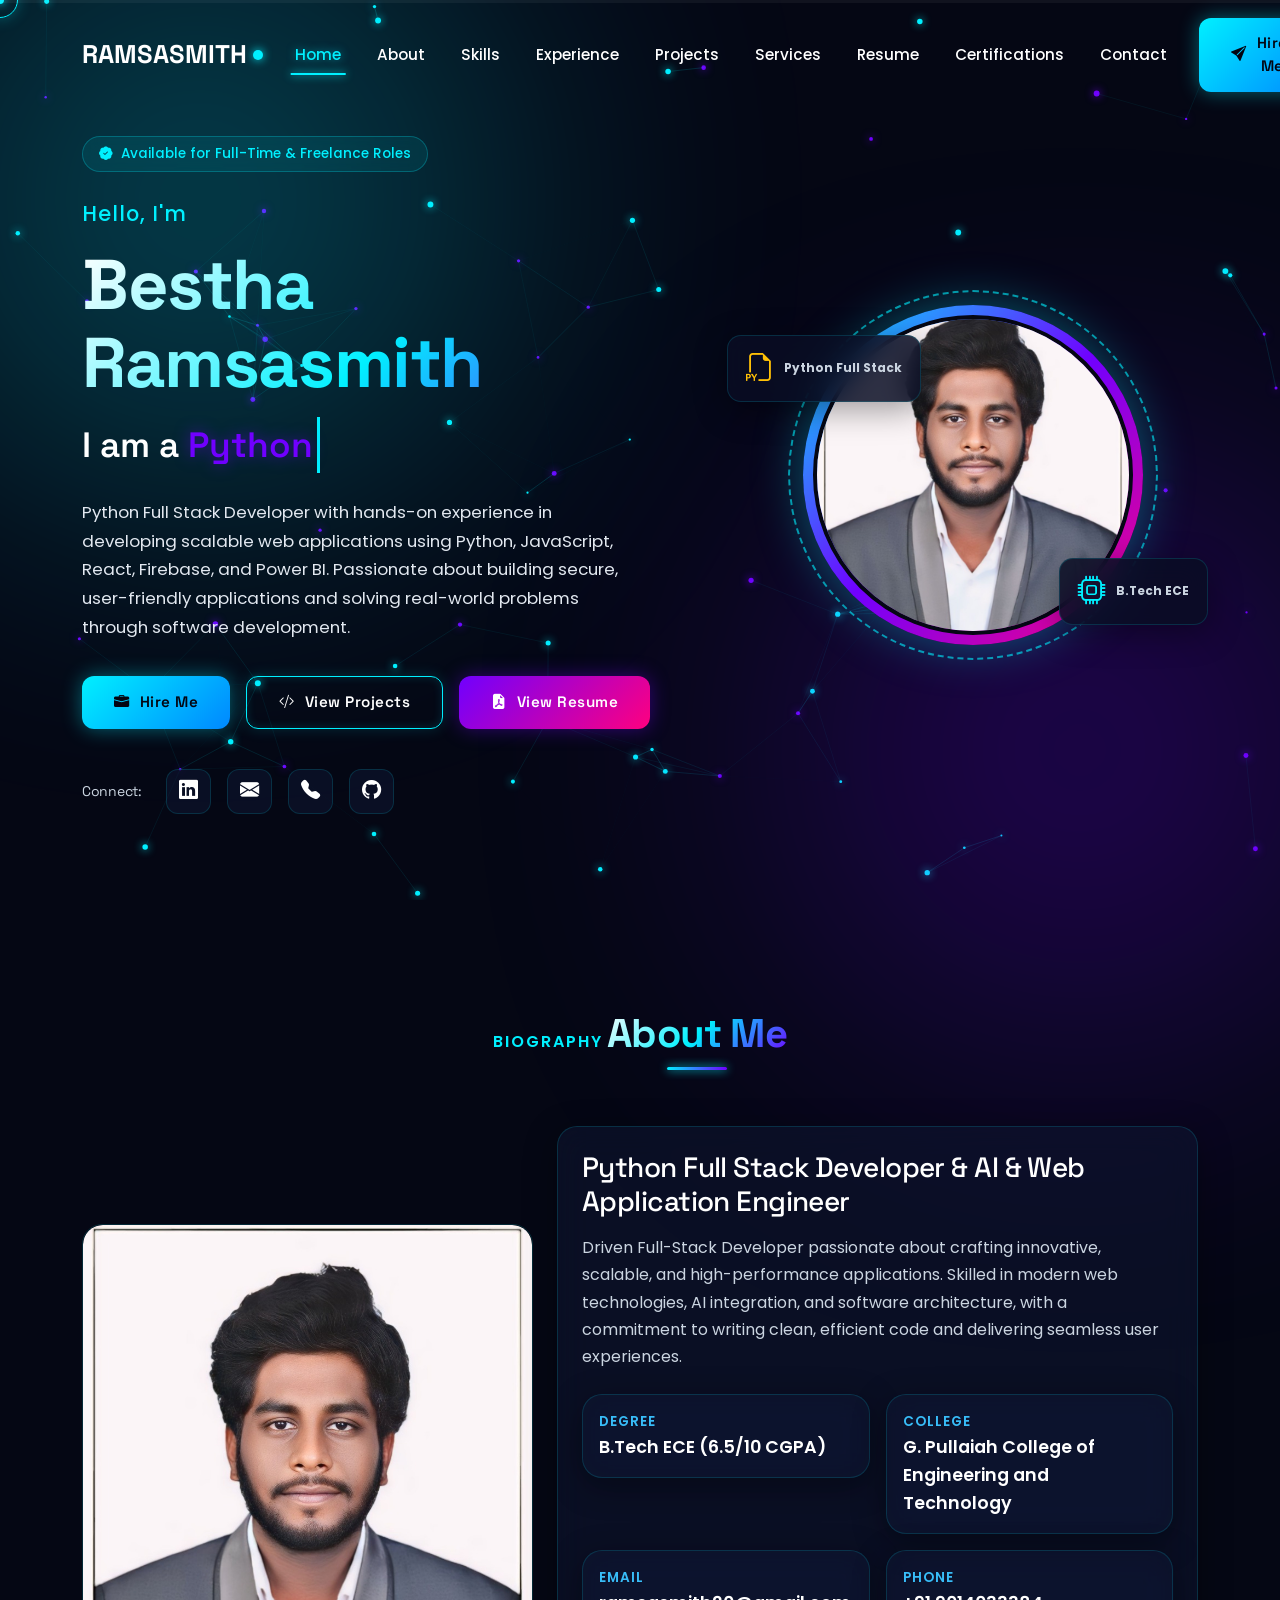
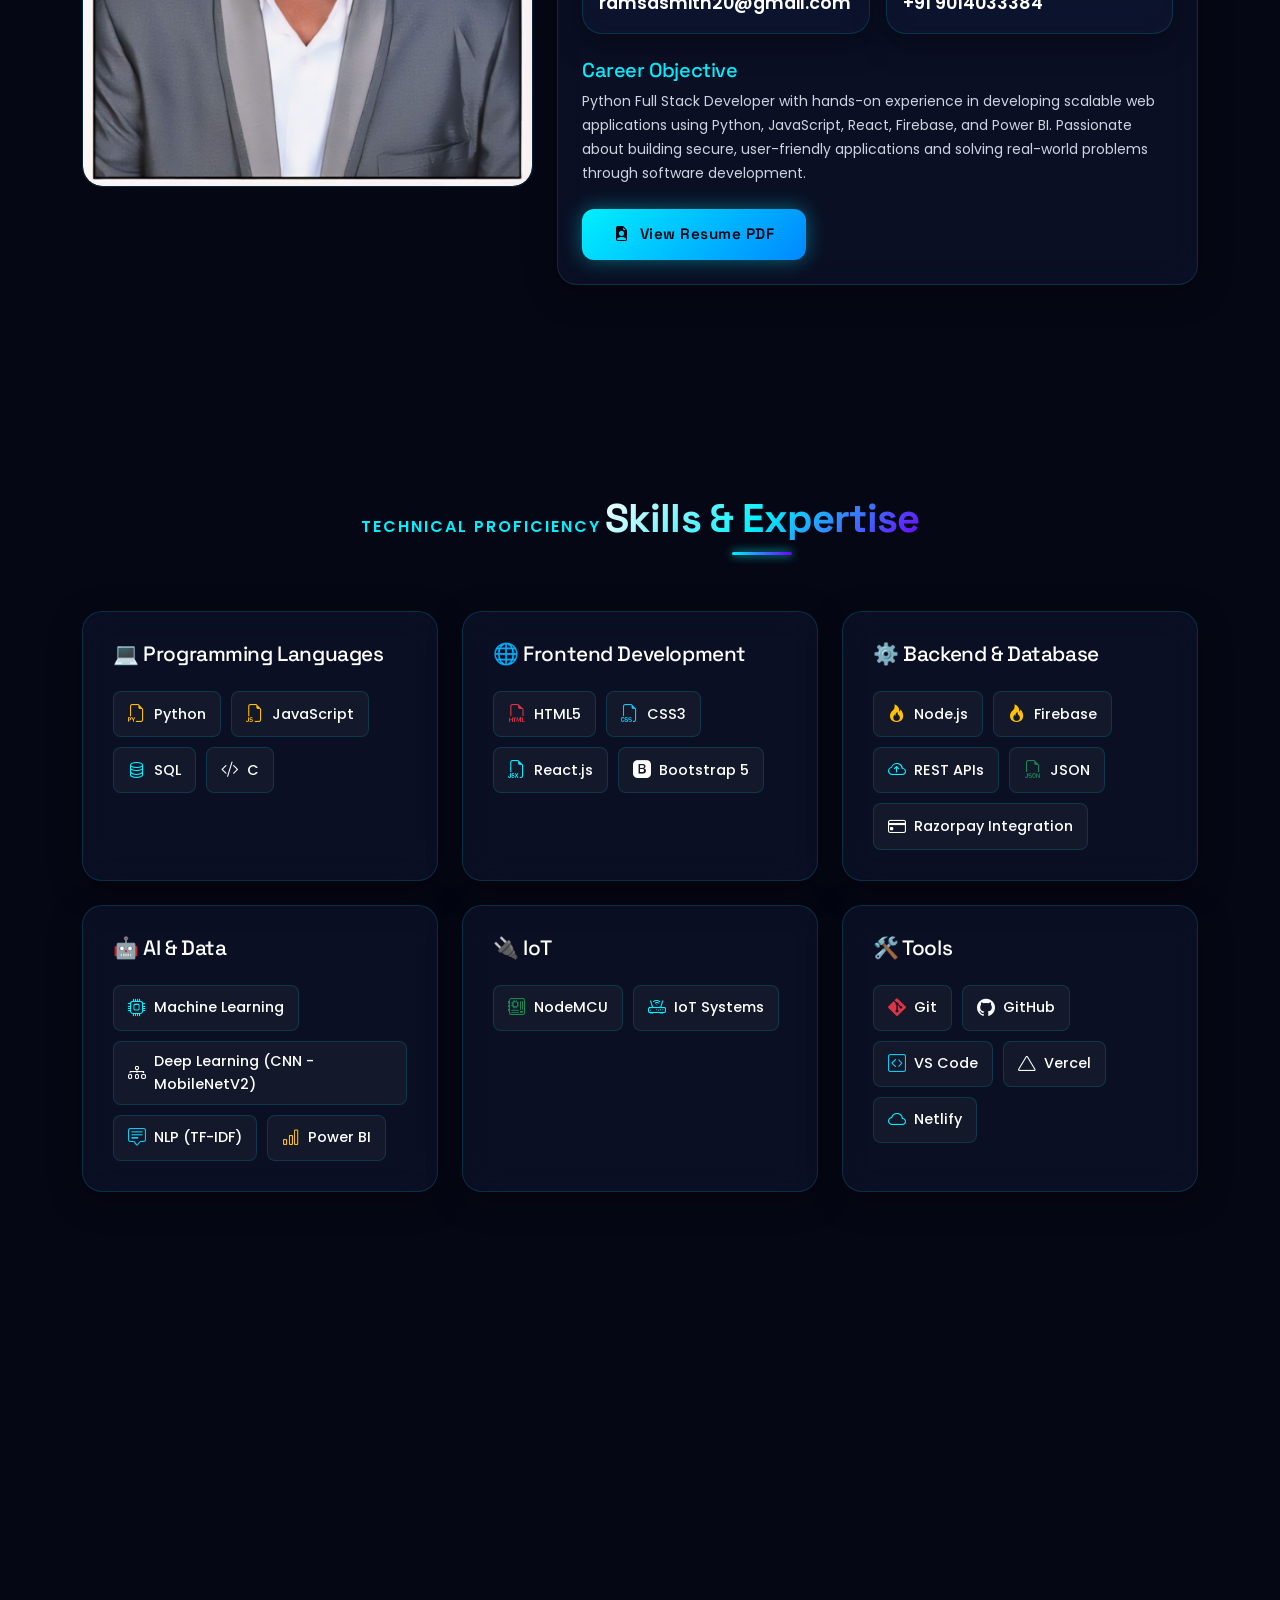
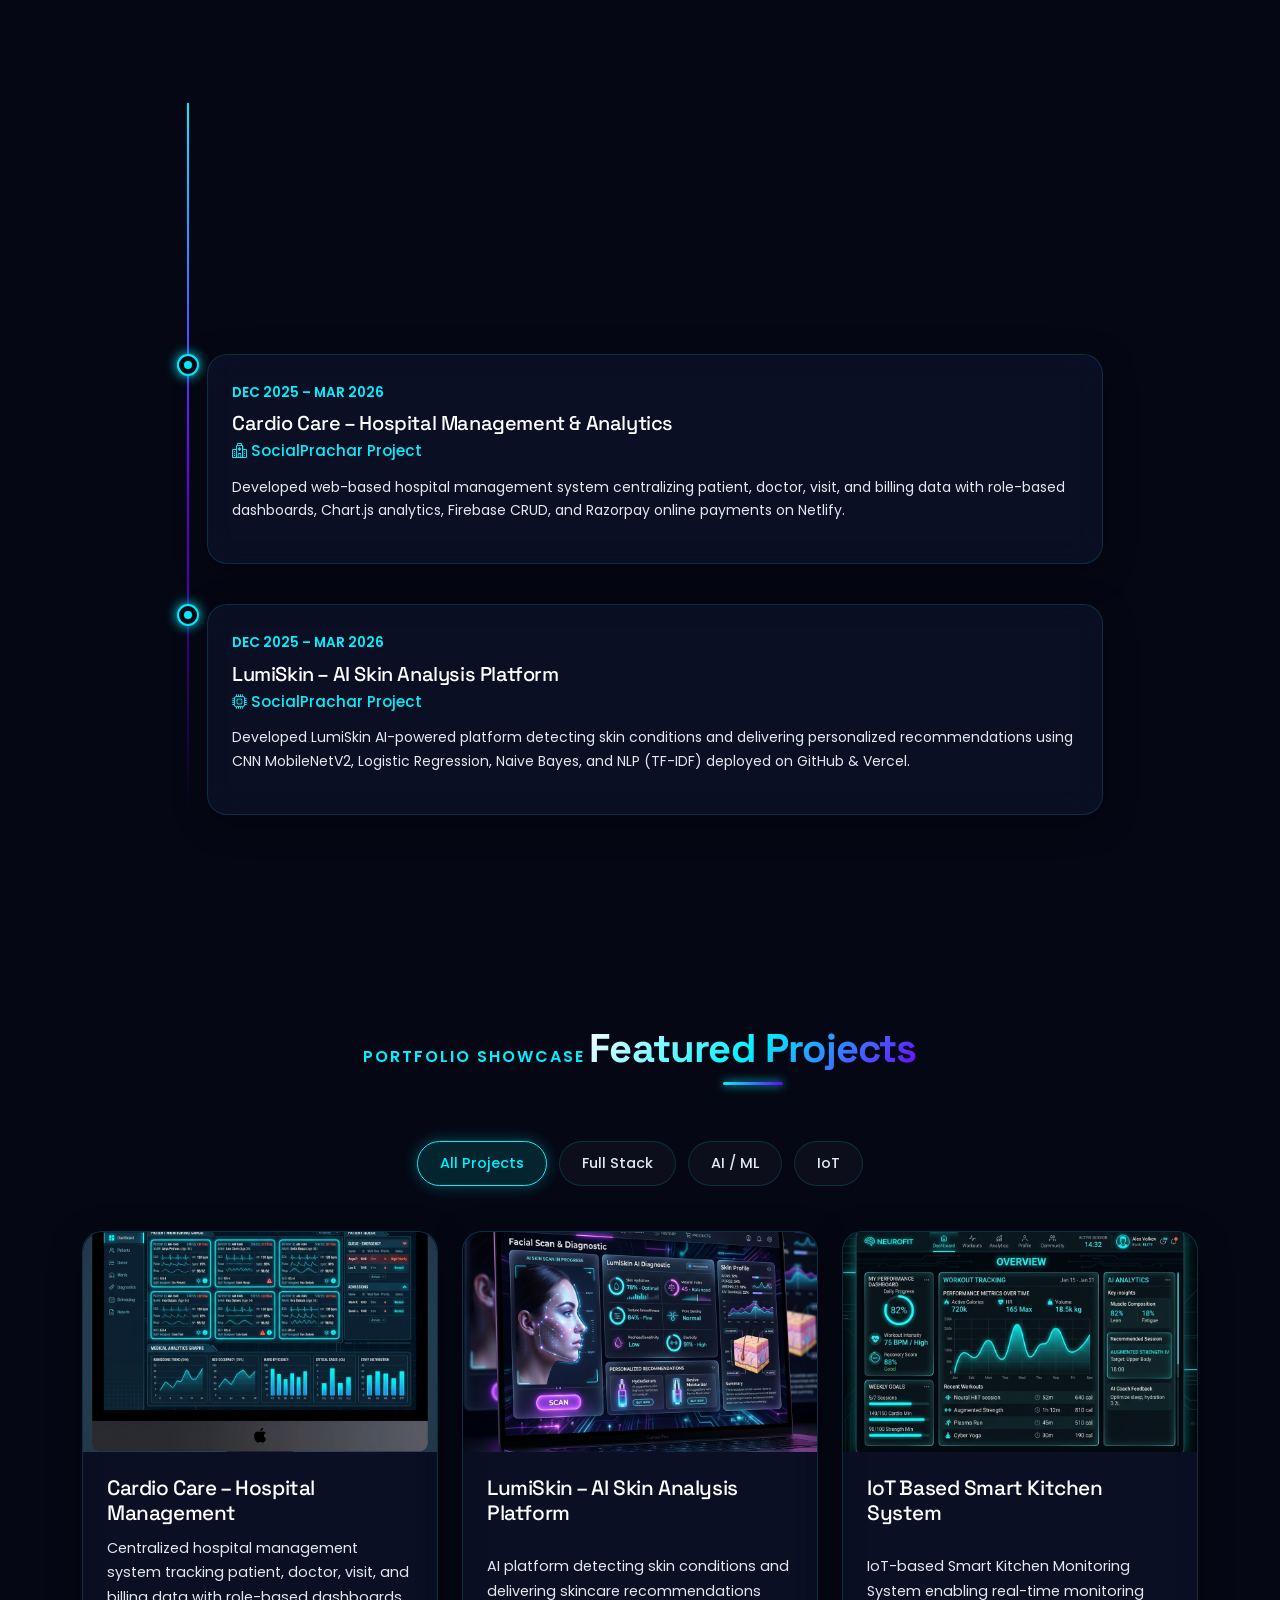
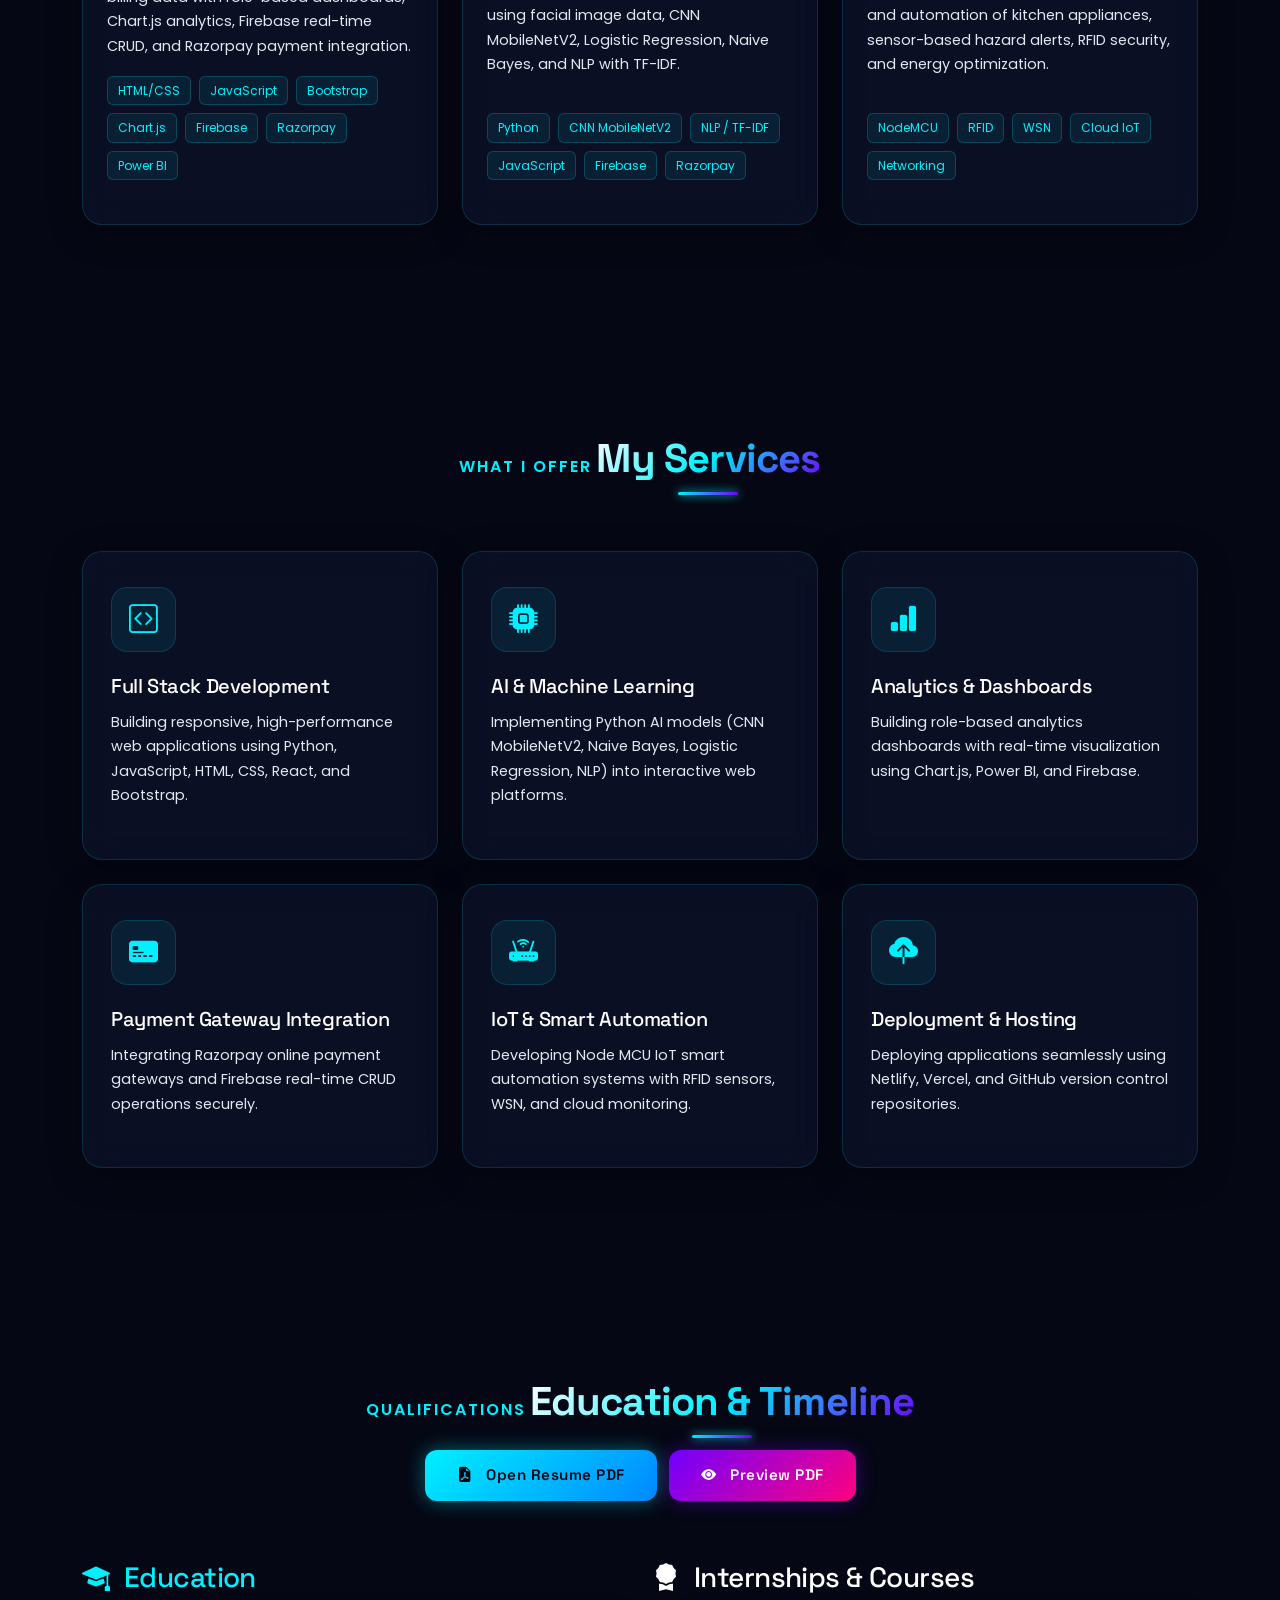
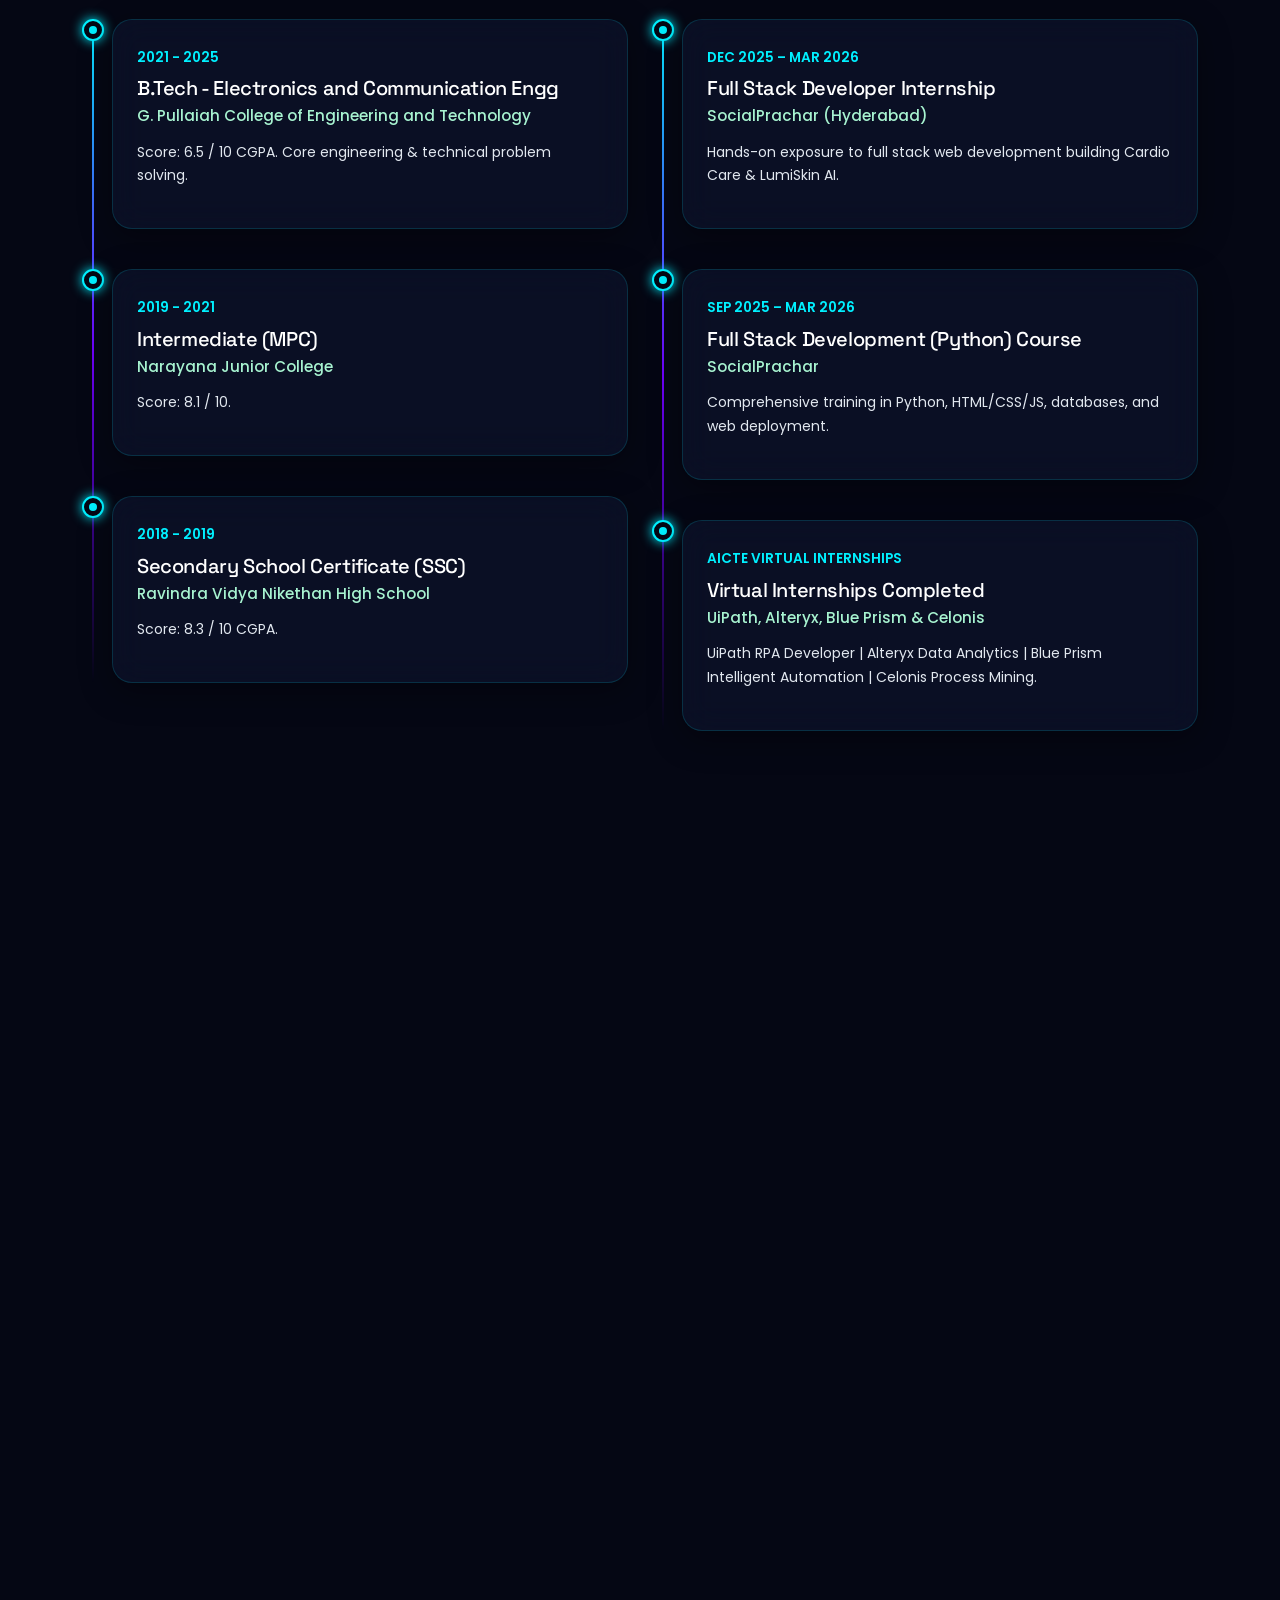
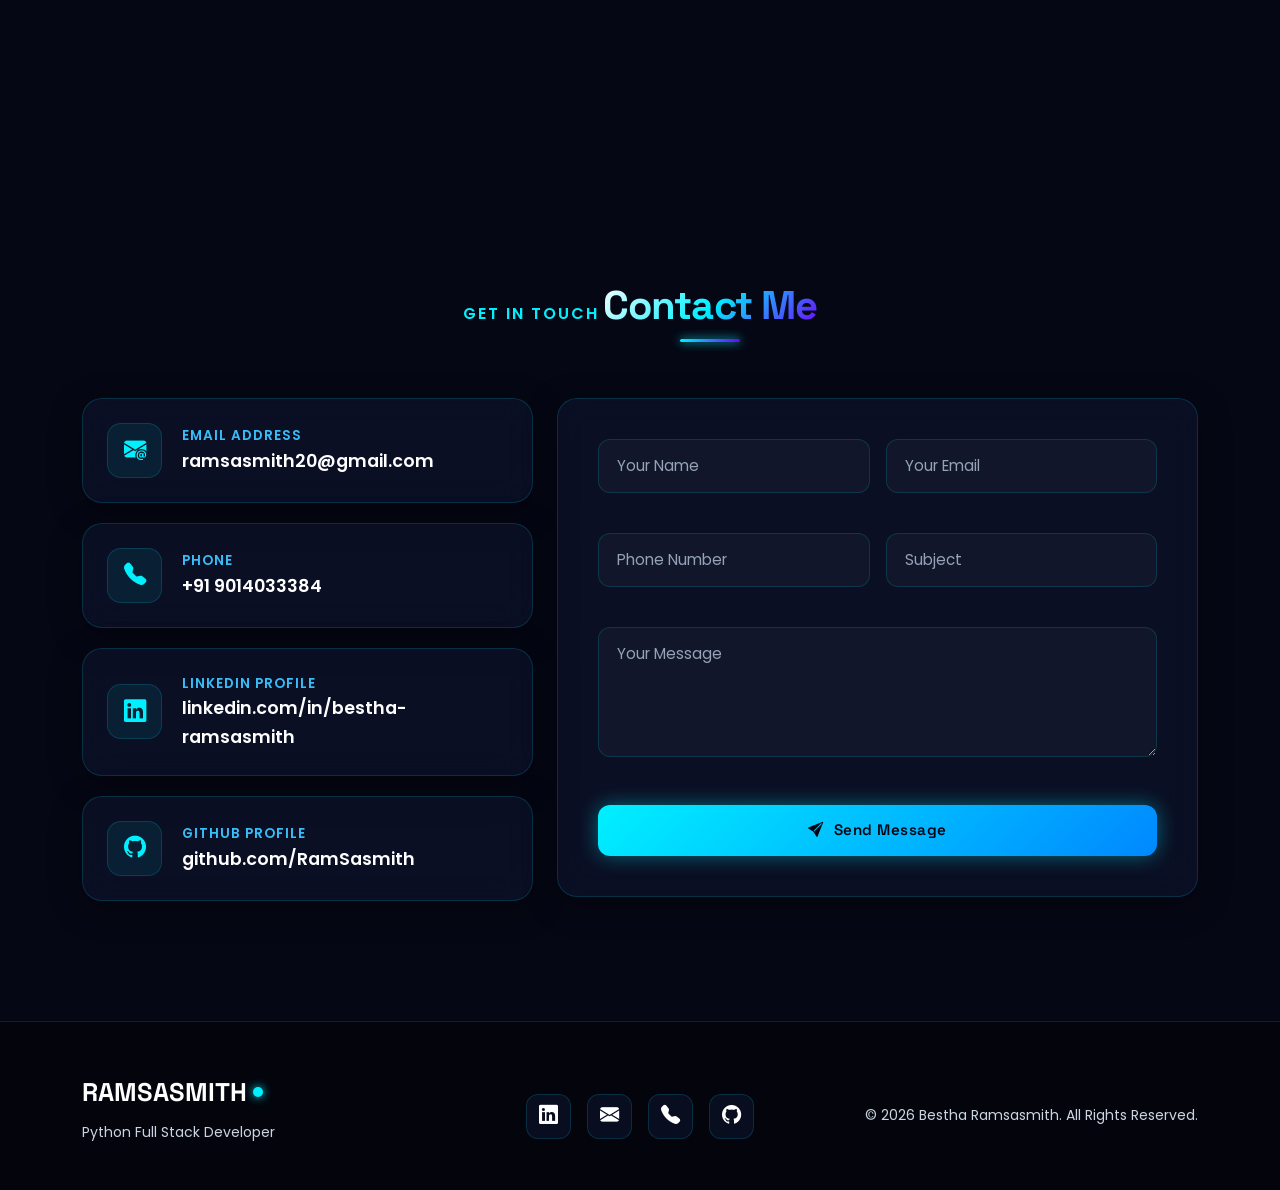
==== index.html @ 4041036a "Add files via upload" ====
<!DOCTYPE html>
<html lang="en">

<head>
  <meta charset="UTF-8">
  <meta name="viewport" content="width=device-width, initial-scale=1.0">
  <title>Bestha Ramsasmith | Python Full Stack Developer Portfolio</title>
  <meta name="description"
    content="Portfolio of Bestha Ramsasmith - Python Full Stack Developer specializing in Python, JavaScript, React, Firebase, AI Machine Learning, and Web Applications.">
  <meta name="keywords"
    content="Bestha Ramsasmith, Python Full Stack Developer, Portfolio, Cardio Care, LumiSkin AI, React, Python, Firebase, IoT, ECE">
  <meta name="author" content="Bestha Ramsasmith">

  <!-- Favicon -->
  <link rel="icon" href="https://img.icons8.com/neon/96/code-fork.png" type="image/png">

  <!-- Bootstrap 5 CSS -->
  <link href="https://cdn.jsdelivr.net/npm/bootstrap@5.3.2/dist/css/bootstrap.min.css" rel="stylesheet">

  <!-- Bootstrap Icons -->
  <link href="https://cdn.jsdelivr.net/npm/bootstrap-icons@1.11.2/font/bootstrap-icons.min.css" rel="stylesheet">

  <!-- Custom Stylesheet -->
  <link rel="stylesheet" href="style.css">
</head>

<body>

  <!-- ==========================================
       Preloader Screen
       ========================================== -->
  <div id="preloader">
    <div class="loader-ring"></div>
    <div class="loader-text">BESTHA RAMSASMITH</div>
    <div class="loader-percent" id="loader-percent">0%</div>
  </div>

  <!-- ==========================================
       Background Canvas & Ambient Glows
       ========================================== -->
  <canvas id="bg-canvas"></canvas>
  <div class="ambient-glow ambient-glow-1"></div>
  <div class="ambient-glow ambient-glow-2"></div>

  <!-- ==========================================
       Custom Glowing Cursor
       ========================================== -->
  <div class="cursor-dot"></div>
  <div class="cursor-outline"></div>

  <!-- ==========================================
       Scroll Progress Bar
       ========================================== -->
  <div class="scroll-progress-container">
    <div class="scroll-progress-bar"></div>
  </div>

  <!-- ==========================================
       Sticky Navigation Bar
       ========================================== -->
  <nav class="navbar navbar-expand-lg navbar-cyber fixed-top" id="navbar">
    <div class="container">
      <a class="navbar-brand navbar-brand-logo" href="#home">
        RAMSASMITH<span class="logo-dot"></span>
      </a>

      <button class="navbar-toggler" type="button" data-bs-toggle="collapse" data-bs-target="#navbarCyberContent"
        aria-controls="navbarCyberContent" aria-expanded="false" aria-label="Toggle navigation">
        <i class="bi bi-list fs-2"></i>
      </button>

      <div class="collapse navbar-collapse" id="navbarCyberContent">
        <ul class="navbar-nav ms-auto mb-2 mb-lg-0 gap-1 align-items-center">
          <li class="nav-item"><a class="nav-link nav-link-cyber active" href="#home">Home</a></li>
          <li class="nav-item"><a class="nav-link nav-link-cyber" href="#about">About</a></li>
          <li class="nav-item"><a class="nav-link nav-link-cyber" href="#skills">Skills</a></li>
          <li class="nav-item"><a class="nav-link nav-link-cyber" href="#experience">Experience</a></li>
          <li class="nav-item"><a class="nav-link nav-link-cyber" href="#projects">Projects</a></li>
          <li class="nav-item"><a class="nav-link nav-link-cyber" href="#services">Services</a></li>
          <li class="nav-item"><a class="nav-link nav-link-cyber" href="#resume">Resume</a></li>
          <li class="nav-item"><a class="nav-link nav-link-cyber" href="#certifications">Certifications</a></li>
          <li class="nav-item"><a class="nav-link nav-link-cyber" href="#contact">Contact</a></li>
        </ul>
        <a href="#contact" class="btn btn-cyber btn-cyber-primary ms-lg-3 d-none d-lg-inline-flex">
          <i class="bi bi-send-fill"></i> Hire Me
        </a>
      </div>
    </div>
  </nav>

  <!-- ==========================================
       1. HERO SECTION (HOME)
       ========================================== -->
  <section class="hero-section" id="home">
    <div class="container">
      <div class="row align-items-center gy-5">
        <div class="col-lg-7 reveal-left">
          <div class="hero-badge">
            <span class="glass-pill">
              <i class="bi bi-patch-check-fill"></i> Available for Full-Time & Freelance Roles
            </span>
          </div>

          <p class="hero-greeting">Hello, I'm</p>
          <h1 class="hero-name gradient-text">Bestha Ramsasmith</h1>

          <div class="typewriter-wrapper">
            <span>I am a&nbsp;</span>
            <span class="typewriter-text"></span>
          </div>

          <p class="hero-description">
            Python Full Stack Developer with hands-on experience in developing scalable web applications using Python,
            JavaScript, React, Firebase, and Power BI. Passionate about building secure, user-friendly applications and
            solving real-world problems through software development.
          </p>

          <div class="hero-cta">
            <a href="#contact" class="btn btn-cyber btn-cyber-primary">
              <i class="bi bi-briefcase-fill"></i> Hire Me
            </a>
            <a href="#projects" class="btn btn-cyber btn-cyber-outline">
              <i class="bi bi-code-slash"></i> View Projects
            </a>
            <a href="resume.pdf" target="_blank" class="btn btn-cyber btn-cyber-purple">
              <i class="bi bi-file-earmark-pdf-fill"></i> View Resume
            </a>
          </div>

          <div class="social-links-hero">
            <span class="text-muted me-2 small uppercase font-heading">Connect:</span>
            <a href="https://www.linkedin.com/in/bestha-ramsasmith" target="_blank" class="social-icon-btn"
              aria-label="LinkedIn"><i class="bi bi-linkedin"></i></a>
            <a href="mailto:ramsasmith20@gmail.com" class="social-icon-btn" aria-label="Email"><i
                class="bi bi-envelope-fill"></i></a>
            <a href="tel:+919014033384" class="social-icon-btn" aria-label="Phone"><i
                class="bi bi-telephone-fill"></i></a>
            <a href="https://github.com/RamSasmith" target="_blank" class="social-icon-btn" aria-label="GitHub"><i
                class="bi bi-github"></i></a>
          </div>
        </div>

        <div class="col-lg-5 reveal-right">
          <div class="hero-avatar-container">
            <div class="avatar-wrapper">
              <div class="avatar-glow-ring"></div>
              <img src="profile.png" alt="Bestha Ramsasmith Avatar">
            </div>

            <div class="hero-tech-badge badge-python">
              <i class="bi bi-filetype-py fs-3 text-warning"></i>
              <div>
                <div class="text-white small fw-bold">Python Full Stack</div>
              </div>
            </div>

            <div class="hero-tech-badge badge-fullstack">
              <i class="bi bi-cpu fs-3" style="color: var(--neon-cyan)"></i>
              <div>
                <div class="text-white small fw-bold">B.Tech ECE</div>
              </div>
            </div>
          </div>
        </div>
      </div>
    </div>
  </section>

  <!-- ==========================================
       2. ABOUT ME SECTION
       ========================================== -->
  <section class="section-padding" id="about">
    <div class="container">
      <div class="text-center section-header reveal">
        <span class="section-subtitle">Biography</span>
        <h2 class="section-title gradient-text">About Me</h2>
      </div>

      <div class="row gy-4 align-items-center">
        <div class="col-lg-5 reveal-left">
          <div class="about-img-box">
            <img src="profile.png" alt="Bestha Ramsasmith Profile">
          </div>
        </div>

        <div class="col-lg-7 reveal-right">
          <div class="glass-card about-card-info">
            <h3 class="font-heading mb-3">Python Full Stack Developer & AI & Web Application Engineer</h3>
            <p class="text-muted mb-4">
              Driven Full-Stack Developer passionate about crafting innovative, scalable, and high-performance
              applications. Skilled in modern web technologies, AI integration, and software architecture, with a
              commitment to writing clean, efficient code and delivering seamless user experiences.
            </p>

            <div class="row g-3 mb-4">
              <div class="col-sm-6">
                <div class="glass-card p-3">
                  <div class="info-label">Degree</div>
                  <div class="info-value">B.Tech ECE (6.5/10 CGPA)</div>
                </div>
              </div>
              <div class="col-sm-6">
                <div class="glass-card p-3">
                  <div class="info-label">College</div>
                  <div class="info-value">G. Pullaiah College of Engineering and Technology</div>
                </div>
              </div>
              <div class="col-sm-6">
                <div class="glass-card p-3">
                  <div class="info-label">Email</div>
                  <div class="info-value text-break">ramsasmith20@gmail.com</div>
                </div>
              </div>
              <div class="col-sm-6">
                <div class="glass-card p-3">
                  <div class="info-label">Phone</div>
                  <div class="info-value">+91 9014033384</div>
                </div>
              </div>
            </div>

            <h4 class="font-heading mb-2 h5 text-cyan">Career Objective</h4>
            <p class="text-muted small mb-4">
              Python Full Stack Developer with hands-on experience in developing scalable web applications using Python,
              JavaScript, React, Firebase, and Power BI. Passionate about building secure, user-friendly applications
              and
              solving real-world problems through software development.
            </p>

            <div>
              <a href="resume.pdf" target="_blank" class="btn btn-cyber btn-cyber-primary">
                <i class="bi bi-file-earmark-person-fill"></i> View Resume PDF
              </a>
            </div>
          </div>
        </div>
      </div>
    </div>
  </section>

  <!-- ==========================================
       3. SKILLS SECTION
       ========================================== -->
  <section class="section-padding" id="skills">
    <div class="container">
      <div class="text-center section-header reveal">
        <span class="section-subtitle">Technical Proficiency</span>
        <h2 class="section-title gradient-text">Skills & Expertise</h2>
      </div>

      <div class="row gy-4">
        <!-- 1. Programming Languages -->
        <div class="col-md-6 col-lg-4 reveal">
          <div class="glass-card skill-category-card h-100">
            <h3 class="skill-category-title">
              💻 Programming Languages
            </h3>
            <div class="skill-chip-grid">
              <div class="skill-chip"><i class="bi bi-filetype-py text-warning"></i> Python</div>
              <div class="skill-chip"><i class="bi bi-filetype-js text-warning"></i> JavaScript</div>
              <div class="skill-chip"><i class="bi bi-database text-cyan"></i> SQL</div>
              <div class="skill-chip"><i class="bi bi-code-slash text-purple"></i> C</div>
            </div>
          </div>
        </div>

        <!-- 2. Frontend Development -->
        <div class="col-md-6 col-lg-4 reveal">
          <div class="glass-card skill-category-card h-100">
            <h3 class="skill-category-title">
              🌐 Frontend Development
            </h3>
            <div class="skill-chip-grid">
              <div class="skill-chip"><i class="bi bi-filetype-html text-danger"></i> HTML5</div>
              <div class="skill-chip"><i class="bi bi-filetype-css text-info"></i> CSS3</div>
              <div class="skill-chip"><i class="bi bi-filetype-jsx text-cyan"></i> React.js</div>
              <div class="skill-chip"><i class="bi bi-bootstrap-fill text-purple"></i> Bootstrap 5</div>
            </div>
          </div>
        </div>

        <!-- 3. Backend & Database -->
        <div class="col-md-6 col-lg-4 reveal">
          <div class="glass-card skill-category-card h-100">
            <h3 class="skill-category-title">
              ⚙️ Backend & Database
            </h3>
            <div class="skill-chip-grid">
              <div class="skill-chip"><i class="bi bi-fire text-warning"></i> Node.js</div>
              <div class="skill-chip"><i class="bi bi-fire text-warning"></i> Firebase</div>
              <div class="skill-chip"><i class="bi bi-cloud-arrow-up text-cyan"></i> REST APIs</div>
              <div class="skill-chip"><i class="bi bi-filetype-json text-success"></i> JSON</div>
              <div class="skill-chip"><i class="bi bi-credit-card text-purple"></i> Razorpay Integration</div>
            </div>
          </div>
        </div>

        <!-- 4. AI & Data -->
        <div class="col-md-6 col-lg-4 reveal">
          <div class="glass-card skill-category-card h-100">
            <h3 class="skill-category-title">
              🤖 AI & Data
            </h3>
            <div class="skill-chip-grid">
              <div class="skill-chip"><i class="bi bi-cpu text-cyan"></i> Machine Learning</div>
              <div class="skill-chip"><i class="bi bi-diagram-3 text-purple"></i> Deep Learning (CNN - MobileNetV2)
              </div>
              <div class="skill-chip"><i class="bi bi-chat-square-text text-info"></i> NLP (TF-IDF)</div>
              <div class="skill-chip"><i class="bi bi-bar-chart text-warning"></i> Power BI</div>
            </div>
          </div>
        </div>

        <!-- 5. IoT -->
        <div class="col-md-6 col-lg-4 reveal">
          <div class="glass-card skill-category-card h-100">
            <h3 class="skill-category-title">
              🔌 IoT
            </h3>
            <div class="skill-chip-grid">
              <div class="skill-chip"><i class="bi bi-motherboard text-success"></i> NodeMCU</div>
              <div class="skill-chip"><i class="bi bi-router text-cyan"></i> IoT Systems</div>
            </div>
          </div>
        </div>

        <!-- 6. Tools -->
        <div class="col-md-6 col-lg-4 reveal">
          <div class="glass-card skill-category-card h-100">
            <h3 class="skill-category-title">
              🛠️ Tools
            </h3>
            <div class="skill-chip-grid">
              <div class="skill-chip"><i class="bi bi-git text-danger"></i> Git</div>
              <div class="skill-chip"><i class="bi bi-github text-light"></i> GitHub</div>
              <div class="skill-chip"><i class="bi bi-code-square text-info"></i> VS Code</div>
              <div class="skill-chip"><i class="bi bi-triangle text-light"></i> Vercel</div>
              <div class="skill-chip"><i class="bi bi-cloud text-cyan"></i> Netlify</div>
            </div>
          </div>
        </div>
      </div>

      <!-- Professional Skills List from Resume -->
      <div class="mt-5 text-center reveal">
        <h4 class="font-heading mb-3 h5 text-muted">Professional Skills</h4>
        <div class="d-flex flex-wrap justify-content-center">
          <span class="skill-tag"><i class="bi bi-chat-left-dots-fill"></i> Proficient Communication & Teamwork</span>
          <span class="skill-tag"><i class="bi bi-lightning-fill"></i> Strong Work Ethic & Motivation</span>
          <span class="skill-tag"><i class="bi bi-people-fill"></i> Work Well in Diverse Teams & 1-on-1</span>
          <span class="skill-tag"><i class="bi bi-check-circle-fill"></i> Decision Making & Adaptability</span>
          <span class="skill-tag"><i class="bi bi-clock-history"></i> Meeting Fast-Paced Deadlines</span>
        </div>
      </div>
    </div>
  </section>

  <!-- ==========================================
       4. EXPERIENCE SECTION
       ========================================== -->
  <section class="section-padding" id="experience">
    <div class="container">
      <div class="text-center section-header reveal">
        <span class="section-subtitle">Career Path</span>
        <h2 class="section-title gradient-text">Work Experience</h2>
      </div>

      <div class="row justify-content-center">
        <div class="col-lg-10">
          <div class="timeline">
            <!-- Timeline Item 1 -->
            <div class="timeline-item reveal">
              <div class="timeline-dot"></div>
              <div class="glass-card timeline-content">
                <span class="timeline-date">DEC 2025 – MAR 2026</span>
                <h3 class="timeline-title font-heading">Full Stack Developer Intern</h3>
                <div class="timeline-company text-cyan"><i class="bi bi-building"></i> SocialPrachar (Hyderabad)</div>
                <p class="text-muted small">
                  Hands-on practical exposure in Full Stack Development. Engineered web applications including Cardio
                  Care Hospital Management System and LumiSkin AI Skin Analysis Platform.
                </p>
              </div>
            </div>

            <!-- Timeline Item 2 -->
            <div class="timeline-item reveal">
              <div class="timeline-dot"></div>
              <div class="glass-card timeline-content">
                <span class="timeline-date">DEC 2025 – MAR 2026</span>
                <h3 class="timeline-title font-heading">Cardio Care – Hospital Management & Analytics</h3>
                <div class="timeline-company text-cyan"><i class="bi bi-hospital"></i> SocialPrachar Project</div>
                <p class="text-muted small">
                  Developed web-based hospital management system centralizing patient, doctor, visit, and billing data
                  with role-based dashboards, Chart.js analytics, Firebase CRUD, and Razorpay online payments on
                  Netlify.
                </p>
              </div>
            </div>

            <!-- Timeline Item 3 -->
            <div class="timeline-item reveal">
              <div class="timeline-dot"></div>
              <div class="glass-card timeline-content">
                <span class="timeline-date">DEC 2025 – MAR 2026</span>
                <h3 class="timeline-title font-heading">LumiSkin – AI Skin Analysis Platform</h3>
                <div class="timeline-company text-cyan"><i class="bi bi-cpu"></i> SocialPrachar Project</div>
                <p class="text-muted small">
                  Developed LumiSkin AI-powered platform detecting skin conditions and delivering personalized
                  recommendations using CNN MobileNetV2, Logistic Regression, Naive Bayes, and NLP (TF-IDF) deployed on
                  GitHub & Vercel.
                </p>
              </div>
            </div>
          </div>
        </div>
      </div>
    </div>
  </section>

  <!-- ==========================================
       5. PROJECTS SECTION
       ========================================== -->
  <section class="section-padding" id="projects">
    <div class="container">
      <div class="text-center section-header reveal">
        <span class="section-subtitle">Portfolio Showcase</span>
        <h2 class="section-title gradient-text">Featured Projects</h2>
      </div>

      <!-- Filters -->
      <div class="project-filters reveal">
        <button class="filter-btn active" data-filter="all">All Projects</button>
        <button class="filter-btn" data-filter="fullstack">Full Stack</button>
        <button class="filter-btn" data-filter="ai">AI / ML</button>
        <button class="filter-btn" data-filter="iot">IoT</button>
      </div>

      <div class="row gy-4">
        <!-- Project 1 -->
        <div class="col-md-6 col-lg-4 project-item fullstack reveal">
          <div class="glass-card project-card h-100">
            <div class="project-img-wrapper">
              <img src="project3.png" alt="Cardio Care Hospital Management">
              <div class="project-overlay">
                <a href="https://healthplusvajraai.netlify.app/" target="_blank"
                  class="btn btn-cyber btn-cyber-primary"><i class="bi bi-eye-fill"></i> Live Demo</a>
              </div>
            </div>
            <div class="project-body">
              <h3 class="project-title font-heading">Cardio Care – Hospital Management</h3>
              <p class="project-desc">
                Centralized hospital management system tracking patient, doctor, visit, and billing data with role-based
                dashboards, Chart.js analytics, Firebase real-time CRUD, and Razorpay payment integration.
              </p>
              <div class="project-tech-list">
                <span class="tech-badge">HTML/CSS</span>
                <span class="tech-badge">JavaScript</span>
                <span class="tech-badge">Bootstrap</span>
                <span class="tech-badge">Chart.js</span>
                <span class="tech-badge">Firebase</span>
                <span class="tech-badge">Razorpay</span>
                <span class="tech-badge">Power BI</span>
              </div>
            </div>
          </div>
        </div>

        <!-- Project 2 -->
        <div class="col-md-6 col-lg-4 project-item ai fullstack reveal">
          <div class="glass-card project-card h-100">
            <div class="project-img-wrapper">
              <img src="project2.png" alt="LumiSkin AI Skin Analysis Platform">
              <div class="project-overlay">
                <a href="https://lumi-skin-ai-frontend.vercel.app/" target="_blank"
                  class="btn btn-cyber btn-cyber-primary"><i class="bi bi-eye-fill"></i> Live Demo</a>
              </div>
            </div>
            <div class="project-body">
              <h3 class="project-title font-heading">LumiSkin – AI Skin Analysis Platform</h3>
              <p class="project-desc">
                AI platform detecting skin conditions and delivering skincare recommendations using facial image data,
                CNN MobileNetV2, Logistic Regression, Naive Bayes, and NLP with TF-IDF.
              </p>
              <div class="project-tech-list">
                <span class="tech-badge">Python</span>
                <span class="tech-badge">CNN MobileNetV2</span>
                <span class="tech-badge">NLP / TF-IDF</span>
                <span class="tech-badge">JavaScript</span>
                <span class="tech-badge">Firebase</span>
                <span class="tech-badge">Razorpay</span>
              </div>
            </div>
          </div>
        </div>

        <!-- Project 3 -->
        <div class="col-md-6 col-lg-4 project-item iot reveal">
          <div class="glass-card project-card h-100">
            <div class="project-img-wrapper">
              <img src="project1.png" alt="IoT Smart Kitchen Monitoring System">
              <div class="project-overlay">
                <a href="#contact" class="btn btn-cyber btn-cyber-primary"><i class="bi bi-info-circle-fill"></i>
                  Inquire Project</a>
              </div>
            </div>
            <div class="project-body">
              <h3 class="project-title font-heading">IoT Based Smart Kitchen System</h3>
              <p class="project-desc">
                IoT-based Smart Kitchen Monitoring System enabling real-time monitoring and automation of kitchen
                appliances,
                sensor-based hazard alerts, RFID security, and energy optimization.
              </p>
              <div class="project-tech-list">
                <span class="tech-badge">NodeMCU</span>
                <span class="tech-badge">RFID</span>
                <span class="tech-badge">WSN</span>
                <span class="tech-badge">Cloud IoT</span>
                <span class="tech-badge">Networking</span>
              </div>
            </div>
          </div>
        </div>
      </div>
    </div>
  </section>

  <!-- ==========================================
       6. SERVICES SECTION
       ========================================== -->
  <section class="section-padding" id="services">
    <div class="container">
      <div class="text-center section-header reveal">
        <span class="section-subtitle">What I Offer</span>
        <h2 class="section-title gradient-text">My Services</h2>
      </div>

      <div class="row gy-4">
        <!-- Service 1 -->
        <div class="col-md-6 col-lg-4 reveal">
          <div class="glass-card service-card">
            <div class="service-icon-wrapper">
              <i class="bi bi-code-square"></i>
            </div>
            <h3 class="service-title font-heading">Full Stack Development</h3>
            <p class="service-desc">
              Building responsive, high-performance web applications using Python, JavaScript, HTML, CSS, React, and
              Bootstrap.
            </p>
          </div>
        </div>

        <!-- Service 2 -->
        <div class="col-md-6 col-lg-4 reveal">
          <div class="glass-card service-card">
            <div class="service-icon-wrapper">
              <i class="bi bi-cpu-fill"></i>
            </div>
            <h3 class="service-title font-heading">AI & Machine Learning</h3>
            <p class="service-desc">
              Implementing Python AI models (CNN MobileNetV2, Naive Bayes, Logistic Regression, NLP) into interactive
              web platforms.
            </p>
          </div>
        </div>

        <!-- Service 3 -->
        <div class="col-md-6 col-lg-4 reveal">
          <div class="glass-card service-card">
            <div class="service-icon-wrapper">
              <i class="bi bi-bar-chart-fill"></i>
            </div>
            <h3 class="service-title font-heading">Analytics & Dashboards</h3>
            <p class="service-desc">
              Building role-based analytics dashboards with real-time visualization using Chart.js, Power BI, and
              Firebase.
            </p>
          </div>
        </div>

        <!-- Service 4 -->
        <div class="col-md-6 col-lg-4 reveal">
          <div class="glass-card service-card">
            <div class="service-icon-wrapper">
              <i class="bi bi-credit-card-2-front-fill"></i>
            </div>
            <h3 class="service-title font-heading">Payment Gateway Integration</h3>
            <p class="service-desc">
              Integrating Razorpay online payment gateways and Firebase real-time CRUD operations securely.
            </p>
          </div>
        </div>

        <!-- Service 5 -->
        <div class="col-md-6 col-lg-4 reveal">
          <div class="glass-card service-card">
            <div class="service-icon-wrapper">
              <i class="bi bi-router-fill"></i>
            </div>
            <h3 class="service-title font-heading">IoT & Smart Automation</h3>
            <p class="service-desc">
              Developing Node MCU IoT smart automation systems with RFID sensors, WSN, and cloud monitoring.
            </p>
          </div>
        </div>

        <!-- Service 6 -->
        <div class="col-md-6 col-lg-4 reveal">
          <div class="glass-card service-card">
            <div class="service-icon-wrapper">
              <i class="bi bi-cloud-upload-fill"></i>
            </div>
            <h3 class="service-title font-heading">Deployment & Hosting</h3>
            <p class="service-desc">
              Deploying applications seamlessly using Netlify, Vercel, and GitHub version control repositories.
            </p>
          </div>
        </div>
      </div>
    </div>
  </section>

  <!-- ==========================================
       7. RESUME & EDUCATION SECTION
       ========================================== -->
  <section class="section-padding" id="resume">
    <div class="container">
      <div class="text-center section-header reveal">
        <span class="section-subtitle">Qualifications</span>
        <h2 class="section-title gradient-text">Education & Timeline</h2>
        <div class="mt-3">
          <a href="resume.pdf" target="_blank" class="btn btn-cyber btn-cyber-primary me-2">
            <i class="bi bi-file-earmark-pdf-fill me-1"></i> Open Resume PDF
          </a>
          <button type="button" class="btn btn-cyber btn-cyber-purple" data-bs-toggle="modal"
            data-bs-target="#resumeModal">
            <i class="bi bi-eye-fill me-1"></i> Preview PDF
          </button>
        </div>
      </div>

      <div class="row gy-4">
        <!-- Education Column -->
        <div class="col-lg-6 reveal-left">
          <h3 class="font-heading mb-4 text-cyan"><i class="bi bi-mortarboard-fill me-2"></i> Education</h3>
          <div class="timeline">
            <div class="timeline-item">
              <div class="timeline-dot"></div>
              <div class="glass-card timeline-content">
                <span class="timeline-date">2021 - 2025</span>
                <h4 class="timeline-title font-heading">B.Tech - Electronics and Communication Engg</h4>
                <div class="timeline-company">G. Pullaiah College of Engineering and Technology</div>
                <p class="text-muted small">Score: 6.5 / 10 CGPA. Core engineering & technical problem solving.</p>
              </div>
            </div>
            <div class="timeline-item">
              <div class="timeline-dot"></div>
              <div class="glass-card timeline-content">
                <span class="timeline-date">2019 - 2021</span>
                <h4 class="timeline-title font-heading">Intermediate (MPC)</h4>
                <div class="timeline-company">Narayana Junior College</div>
                <p class="text-muted small">Score: 8.1 / 10.</p>
              </div>
            </div>
            <div class="timeline-item">
              <div class="timeline-dot"></div>
              <div class="glass-card timeline-content">
                <span class="timeline-date">2018 - 2019</span>
                <h4 class="timeline-title font-heading">Secondary School Certificate (SSC)</h4>
                <div class="timeline-company">Ravindra Vidya Nikethan High School</div>
                <p class="text-muted small">Score: 8.3 / 10 CGPA.</p>
              </div>
            </div>
          </div>
        </div>

        <!-- Courses & Internships Column -->
        <div class="col-lg-6 reveal-right">
          <h3 class="font-heading mb-4 text-purple"><i class="bi bi-award-fill me-2"></i> Internships & Courses</h3>
          <div class="timeline">
            <div class="timeline-item">
              <div class="timeline-dot"></div>
              <div class="glass-card timeline-content">
                <span class="timeline-date">DEC 2025 – MAR 2026</span>
                <h4 class="timeline-title font-heading">Full Stack Developer Internship</h4>
                <div class="timeline-company">SocialPrachar (Hyderabad)</div>
                <p class="text-muted small">Hands-on exposure to full stack web development building Cardio Care &
                  LumiSkin AI.</p>
              </div>
            </div>
            <div class="timeline-item">
              <div class="timeline-dot"></div>
              <div class="glass-card timeline-content">
                <span class="timeline-date">SEP 2025 – MAR 2026</span>
                <h4 class="timeline-title font-heading">Full Stack Development (Python) Course</h4>
                <div class="timeline-company">SocialPrachar</div>
                <p class="text-muted small">Comprehensive training in Python, HTML/CSS/JS, databases, and web
                  deployment.</p>
              </div>
            </div>
            <div class="timeline-item">
              <div class="timeline-dot"></div>
              <div class="glass-card timeline-content">
                <span class="timeline-date">AICTE VIRTUAL INTERNSHIPS</span>
                <h4 class="timeline-title font-heading">Virtual Internships Completed</h4>
                <div class="timeline-company">UiPath, Alteryx, Blue Prism & Celonis</div>
                <p class="text-muted small">UiPath RPA Developer | Alteryx Data Analytics | Blue Prism Intelligent
                  Automation | Celonis Process Mining.</p>
              </div>
            </div>
          </div>
        </div>
      </div>
    </div>
  </section>

  <!-- ==========================================
       8. CERTIFICATIONS SECTION
       ========================================== -->
  <section class="section-padding" id="certifications">
    <div class="container">
      <div class="text-center section-header reveal">
        <span class="section-subtitle">Credentials</span>
        <h2 class="section-title gradient-text">Certifications & Virtual Internships</h2>
      </div>

      <div class="row gy-4">
        <!-- Cert 1 -->
        <div class="col-md-6 col-lg-4 reveal">
          <div class="glass-card cert-card">
            <div class="cert-icon"><i class="bi bi-gear-wide-connected"></i></div>
            <div>
              <h4 class="cert-title font-heading">MATLAB Onramp</h4>
              <p class="cert-issuer">MathWorks Certified</p>
            </div>
          </div>
        </div>

        <!-- Cert 2 -->
        <div class="col-md-6 col-lg-4 reveal">
          <div class="glass-card cert-card">
            <div class="cert-icon"><i class="bi bi-cpu-fill"></i></div>
            <div>
              <h4 class="cert-title font-heading">NPTEL in IoT</h4>
              <p class="cert-issuer">IIT NPTEL Certification</p>
            </div>
          </div>
        </div>

        <!-- Cert 3 -->
        <div class="col-md-6 col-lg-4 reveal">
          <div class="glass-card cert-card">
            <div class="cert-icon"><i class="bi bi-lightbulb-fill"></i></div>
            <div>
              <h4 class="cert-title font-heading">Entrepreneurship</h4>
              <p class="cert-issuer">Professional Certificate</p>
            </div>
          </div>
        </div>

        <!-- Cert 4 -->
        <div class="col-md-6 col-lg-4 reveal">
          <div class="glass-card cert-card">
            <div class="cert-icon"><i class="bi bi-robot"></i></div>
            <div>
              <h4 class="cert-title font-heading">UiPath RPA Developer</h4>
              <p class="cert-issuer">Virtual Internship (AICTE)</p>
            </div>
          </div>
        </div>

        <!-- Cert 5 -->
        <div class="col-md-6 col-lg-4 reveal">
          <div class="glass-card cert-card">
            <div class="cert-icon"><i class="bi bi-bar-chart-line-fill"></i></div>
            <div>
              <h4 class="cert-title font-heading">Alteryx Data Analytics</h4>
              <p class="cert-issuer">Process Automation Internship</p>
            </div>
          </div>
        </div>

        <!-- Cert 6 -->
        <div class="col-md-6 col-lg-4 reveal">
          <div class="glass-card cert-card">
            <div class="cert-icon"><i class="bi bi-diagram-3-fill"></i></div>
            <div>
              <h4 class="cert-title font-heading">Blue Prism & Celonis</h4>
              <p class="cert-issuer">AICTE Virtual Internships</p>
            </div>
          </div>
        </div>
      </div>
    </div>
  </section>

  <!-- ==========================================
       9. ACHIEVEMENTS & COUNTER SECTION
       ========================================== -->
  <section class="section-padding" id="achievements">
    <div class="container">
      <div class="row gy-4 justify-content-center">
        <div class="col-md-4 reveal">
          <div class="glass-card counter-card">
            <div class="counter-number" data-target="5">0</div>
            <div class="counter-label">Projects Completed</div>
          </div>
        </div>

        <div class="col-md-4 reveal">
          <div class="glass-card counter-card">
            <div class="counter-number" data-target="4">0</div>
            <div class="counter-label">Virtual Internships</div>
          </div>
        </div>

        <div class="col-md-4 reveal">
          <div class="glass-card counter-card">
            <div class="counter-number" data-target="3">0</div>
            <div class="counter-label">Certifications</div>
          </div>
        </div>
      </div>
    </div>
  </section>

  <!-- ==========================================
       11. CONTACT SECTION
       ========================================== -->
  <section class="section-padding" id="contact">
    <div class="container">
      <div class="text-center section-header reveal">
        <span class="section-subtitle">Get In Touch</span>
        <h2 class="section-title gradient-text">Contact Me</h2>
      </div>

      <div class="row gy-4">
        <!-- Contact Info Cards -->
        <div class="col-lg-5 reveal-left">
          <div class="glass-card contact-info-card">
            <div class="contact-info-icon"><i class="bi bi-envelope-at-fill"></i></div>
            <div>
              <div class="info-label">Email Address</div>
              <a href="mailto:ramsasmith20@gmail.com" class="info-value text-break">ramsasmith20@gmail.com</a>
            </div>
          </div>

          <div class="glass-card contact-info-card">
            <div class="contact-info-icon"><i class="bi bi-telephone-fill"></i></div>
            <div>
              <div class="info-label">Phone</div>
              <a href="tel:+919014033384" class="info-value">+91 9014033384</a>
            </div>
          </div>

          <div class="glass-card contact-info-card">
            <div class="contact-info-icon"><i class="bi bi-linkedin"></i></div>
            <div>
              <div class="info-label">LinkedIn Profile</div>
              <a href="https://www.linkedin.com/in/bestha-ramsasmith" target="_blank"
                class="info-value text-break">linkedin.com/in/bestha-ramsasmith</a>
            </div>
          </div>

          <div class="glass-card contact-info-card">
            <div class="contact-info-icon"><i class="bi bi-github"></i></div>
            <div>
              <div class="info-label">GitHub Profile</div>
              <a href="https://github.com/RamSasmith" target="_blank"
                class="info-value text-break">github.com/RamSasmith</a>
            </div>
          </div>
        </div>

        <!-- Form -->
        <div class="col-lg-7 reveal-right">
          <div class="glass-card contact-form-card">
            <form id="contactForm">
              <div class="row g-3">
                <div class="col-md-6">
                  <div class="form-group-cyber">
                    <input type="text" class="form-control-cyber" id="name" name="name" placeholder="Your Name"
                      required>
                  </div>
                </div>

                <div class="col-md-6">
                  <div class="form-group-cyber">
                    <input type="email" class="form-control-cyber" id="email" name="email" placeholder="Your Email"
                      required>
                  </div>
                </div>

                <div class="col-md-6">
                  <div class="form-group-cyber">
                    <input type="tel" class="form-control-cyber" id="phone" name="phone" placeholder="Phone Number">
                  </div>
                </div>

                <div class="col-md-6">
                  <div class="form-group-cyber">
                    <input type="text" class="form-control-cyber" id="subject" name="subject" placeholder="Subject"
                      required>
                  </div>
                </div>

                <div class="col-12">
                  <div class="form-group-cyber">
                    <textarea class="form-control-cyber" id="message" name="message" placeholder="Your Message"
                      required></textarea>
                  </div>
                </div>

                <div class="col-12 text-end">
                  <button type="submit" class="btn btn-cyber btn-cyber-primary w-100">
                    <i class="bi bi-send-fill"></i> Send Message
                  </button>
                </div>
              </div>
            </form>
          </div>
        </div>
      </div>
    </div>
  </section>

  <!-- Contact Feedback Toast -->
  <div class="glass-card p-3" id="contact-toast">
    <div class="d-flex align-items-center gap-2 text-cyan">
      <i class="bi bi-check-circle-fill fs-4"></i>
      <div>
        <div class="fw-bold">Message Transmitted!</div>
        <div class="extra-small text-muted">Thank you! Bestha Ramsasmith will respond shortly.</div>
      </div>
    </div>
  </div>

  <!-- ==========================================
       12. FOOTER
       ========================================== -->
  <footer class="footer-cyber">
    <div class="container">
      <div class="row align-items-center gy-4">
        <div class="col-md-4 text-center text-md-start">
          <a class="navbar-brand navbar-brand-logo" href="#home">
            RAMSASMITH<span class="logo-dot"></span>
          </a>
          <p class="text-muted small mt-2">Python Full Stack Developer</p>
        </div>

        <div class="col-md-4 text-center">
          <div class="d-flex justify-content-center gap-3">
            <a href="https://www.linkedin.com/in/bestha-ramsasmith" target="_blank" class="social-icon-btn"
              aria-label="LinkedIn"><i class="bi bi-linkedin"></i></a>
            <a href="mailto:ramsasmith20@gmail.com" class="social-icon-btn" aria-label="Email"><i
                class="bi bi-envelope-fill"></i></a>
            <a href="tel:+919014033384" class="social-icon-btn" aria-label="Phone"><i
                class="bi bi-telephone-fill"></i></a>
            <a href="https://github.com/RamSasmith" target="_blank" class="social-icon-btn" aria-label="GitHub"><i
                class="bi bi-github"></i></a>
          </div>
        </div>

        <div class="col-md-4 text-center text-md-end">
          <p class="text-muted small mb-0">
            &copy; 2026 Bestha Ramsasmith. All Rights Reserved.
          </p>
        </div>
      </div>
    </div>
  </footer>

  <!-- Back to top button -->
  <button class="back-to-top" aria-label="Back to Top"><i class="bi bi-arrow-up"></i></button>

  <!-- Resume PDF Preview Modal -->
  <div class="modal fade" id="resumeModal" tabindex="-1" aria-labelledby="resumeModalLabel" aria-hidden="true">
    <div class="modal-dialog modal-xl modal-dialog-centered">
      <div class="modal-content glass-card p-0"
        style="background: rgba(10, 12, 30, 0.95); border: 1px solid var(--neon-cyan);">
        <div class="modal-header border-bottom border-secondary px-4 py-3">
          <h5 class="modal-title font-heading text-cyan" id="resumeModalLabel">
            <i class="bi bi-file-earmark-pdf-fill me-2"></i> Bestha Ramsasmith - Resume
          </h5>
          <div class="d-flex align-items-center gap-3">
            <a href="resume.pdf" target="_blank" class="btn btn-cyber btn-cyber-purple btn-sm">
              <i class="bi bi-box-arrow-up-right me-1"></i> Open PDF
            </a>
            <a href="resume.pdf" download="Bestha_Ramsasmith_Resume.pdf"
              class="btn btn-cyber btn-cyber-primary btn-sm">
              <i class="bi bi-download me-1"></i> Download PDF
            </a>
            <button type="button" class="btn-close btn-close-white" data-bs-dismiss="modal" aria-label="Close"></button>
          </div>
        </div>
        <div class="modal-body p-0" style="height: 82vh;">
          <object data="resume.pdf" type="application/pdf" width="100%" height="100%">
            <iframe src="resume.pdf" width="100%" height="100%" style="border: none;">
              <div class="text-center py-5">
                <p class="text-white">Click below to view or download your resume PDF file:</p>
                <a href="resume.pdf" target="_blank" class="btn btn-cyber btn-cyber-primary">
                  <i class="bi bi-file-earmark-pdf-fill me-2"></i> Open Bestha Ramsasmith Resume PDF
                </a>
              </div>
            </iframe>
          </object>
        </div>
      </div>
    </div>
  </div>

  <!-- Bootstrap 5 JS Bundle -->
  <script src="https://cdn.jsdelivr.net/npm/bootstrap@5.3.2/dist/js/bootstrap.bundle.min.js"></script>
  <!-- Custom JS -->
  <script src="script.js"></script>
</body>

</html>
---- style.css ----
/* ==========================================================================
   CYBERPUNK GLASSMORPHISM DESIGN SYSTEM & STYLESHEET
   Developer: Ram Arun - Python Full Stack Developer
   ========================================================================== */

@import url('https://fonts.googleapis.com/css2?family=Poppins:wght@300;400;500;600;700&family=Space+Grotesk:wght@400;500;600;700&display=swap');

/* --------------------------------------------------------------------------
   1. CSS Custom Properties / Color Palette
   -------------------------------------------------------------------------- */
:root {
  --bg-primary: #050714;
  --bg-secondary: #0a0e24;
  --bg-glass: rgba(13, 17, 39, 0.65);
  --bg-glass-hover: rgba(20, 27, 60, 0.75);
  --bg-glass-card: rgba(15, 22, 50, 0.55);
  
  --neon-cyan: #00f0ff;
  --neon-purple: #7000ff;
  --neon-pink: #ff007f;
  --neon-blue: #0088ff;
  --neon-green: #00ff88;
  
  --text-main: #ffffff;
  --text-muted: #ffffff;
  --text-dim: #ffffff;
  
  --border-glass: rgba(0, 240, 255, 0.15);
  --border-glass-hover: rgba(0, 240, 255, 0.5);
  --border-purple-glass: rgba(112, 0, 255, 0.2);
  
  --shadow-neon-cyan: 0 0 20px rgba(0, 240, 255, 0.35);
  --shadow-neon-purple: 0 0 25px rgba(112, 0, 255, 0.4);
  --shadow-glass: 0 8px 32px 0 rgba(0, 0, 0, 0.37);

  --font-heading: 'Space Grotesk', sans-serif;
  --font-body: 'Poppins', sans-serif;

  --transition-fast: all 0.25s cubic-bezier(0.4, 0, 0.2, 1);
  --transition-normal: all 0.4s cubic-bezier(0.4, 0, 0.2, 1);
  --transition-bounce: all 0.5s cubic-bezier(0.68, -0.55, 0.265, 1.55);
}

/* --------------------------------------------------------------------------
   2. Global Reset & Base Styles
   -------------------------------------------------------------------------- */
* {
  margin: 0;
  padding: 0;
  box-sizing: border-box;
  scroll-behavior: smooth;
}

::selection {
  background: var(--neon-cyan);
  color: #050714;
}

::-webkit-scrollbar {
  width: 8px;
}

::-webkit-scrollbar-track {
  background: var(--bg-primary);
}

::-webkit-scrollbar-thumb {
  background: linear-gradient(180deg, var(--neon-cyan), var(--neon-purple));
  border-radius: 4px;
}

body {
  background-color: var(--bg-primary);
  color: var(--text-main);
  font-family: var(--font-body);
  overflow-x: hidden;
  position: relative;
  line-height: 1.6;
}

h1, h2, h3, h4, h5, h6, .font-heading {
  font-family: var(--font-heading);
  letter-spacing: -0.02em;
}

a {
  text-decoration: none;
  color: inherit;
  transition: var(--transition-fast);
}

/* Refined Cyberpunk Typography Color Hierarchy */
p, .hero-description, .project-desc, .service-desc, .timeline-content p {
  color: #e2e8f0 !important;
  line-height: 1.7;
}

.text-muted, .text-dim, small, .small, .extra-small {
  color: #cbd5e1 !important;
}

.info-label {
  color: #38bdf8 !important;
  font-weight: 600;
}

.info-value {
  color: #ffffff !important;
}

.timeline-company, .cert-issuer, .counter-label {
  color: #a7f3d0 !important;
  font-weight: 500;
}

.filter-btn {
  color: #e2e8f0 !important;
}

.filter-btn.active, .filter-btn:hover {
  color: #00f0ff !important;
}

.text-cyan, .hero-greeting, .timeline-date, .section-subtitle {
  color: var(--neon-cyan) !important;
}

.form-control-cyber {
  color: #ffffff !important;
}

.form-control-cyber::placeholder {
  color: #94a3b8 !important;
}

/* --------------------------------------------------------------------------
   3. Background Particle Canvas & Preloader
   -------------------------------------------------------------------------- */
#bg-canvas {
  position: fixed;
  top: 0;
  left: 0;
  width: 100vw;
  height: 100vh;
  z-index: -2;
  pointer-events: none;
}

.ambient-glow {
  position: fixed;
  width: 600px;
  height: 600px;
  border-radius: 50%;
  filter: blur(140px);
  z-index: -1;
  pointer-events: none;
  opacity: 0.25;
  animation: pulseGlow 12s ease-in-out infinite alternate;
}

.ambient-glow-1 {
  top: -100px;
  left: -100px;
  background: var(--neon-cyan);
}

.ambient-glow-2 {
  bottom: -150px;
  right: -100px;
  background: var(--neon-purple);
}

@keyframes pulseGlow {
  0% { transform: scale(1) translate(0, 0); opacity: 0.2; }
  50% { transform: scale(1.2) translate(30px, -20px); opacity: 0.35; }
  100% { transform: scale(1) translate(-20px, 30px); opacity: 0.2; }
}

/* Preloader */
#preloader {
  position: fixed;
  top: 0;
  left: 0;
  width: 100%;
  height: 100%;
  background: #03040c;
  display: flex;
  flex-direction: column;
  justify-content: center;
  align-items: center;
  z-index: 9999;
  transition: opacity 0.8s ease, visibility 0.8s ease;
}

.loader-ring {
  width: 120px;
  height: 120px;
  border-radius: 50%;
  position: relative;
  display: flex;
  align-items: center;
  justify-content: center;
}

.loader-ring::before,
.loader-ring::after {
  content: '';
  position: absolute;
  border-radius: 50%;
}

.loader-ring::before {
  top: 0;
  left: 0;
  width: 100%;
  height: 100%;
  border: 3px solid transparent;
  border-top-color: var(--neon-cyan);
  border-bottom-color: var(--neon-purple);
  animation: spin 1.5s linear infinite;
}

.loader-ring::after {
  top: 10px;
  left: 10px;
  right: 10px;
  bottom: 10px;
  border: 3px solid transparent;
  border-left-color: var(--neon-pink);
  border-right-color: var(--neon-green);
  animation: spinReverse 1s linear infinite;
}

.loader-text {
  margin-top: 25px;
  font-family: var(--font-heading);
  font-size: 1.2rem;
  letter-spacing: 3px;
  color: var(--neon-cyan);
  text-shadow: 0 0 10px var(--neon-cyan);
}

.loader-percent {
  font-size: 0.9rem;
  color: var(--text-muted);
  margin-top: 8px;
}

@keyframes spin {
  0% { transform: rotate(0deg); }
  100% { transform: rotate(360deg); }
}

@keyframes spinReverse {
  0% { transform: rotate(360deg); }
  100% { transform: rotate(0deg); }
}

/* --------------------------------------------------------------------------
   4. Custom Dual Glow Cursor
   -------------------------------------------------------------------------- */
.cursor-dot,
.cursor-outline {
  pointer-events: none;
  position: fixed;
  top: 0;
  left: 0;
  transform: translate(-50%, -50%);
  border-radius: 50%;
  z-index: 9990;
  transition: transform 0.15s ease-out, opacity 0.3s ease, width 0.3s ease, height 0.3s ease;
}

.cursor-dot {
  width: 8px;
  height: 8px;
  background-color: var(--neon-cyan);
  box-shadow: 0 0 10px var(--neon-cyan);
}

.cursor-outline {
  width: 36px;
  height: 36px;
  border: 1.5px solid var(--neon-cyan);
  box-shadow: 0 0 15px rgba(0, 240, 255, 0.3);
}

body.cursor-hover .cursor-outline {
  width: 60px;
  height: 60px;
  border-color: var(--neon-pink);
  background: rgba(255, 0, 127, 0.08);
  box-shadow: 0 0 25px rgba(255, 0, 127, 0.4);
}

body.cursor-hover .cursor-dot {
  background-color: var(--neon-pink);
  box-shadow: 0 0 12px var(--neon-pink);
}

@media (max-width: 991px) {
  .cursor-dot, .cursor-outline { display: none !important; }
}

/* --------------------------------------------------------------------------
   5. Scroll Progress Bar
   -------------------------------------------------------------------------- */
.scroll-progress-container {
  position: fixed;
  top: 0;
  left: 0;
  width: 100%;
  height: 3px;
  z-index: 9995;
  background: rgba(255, 255, 255, 0.05);
}

.scroll-progress-bar {
  height: 100%;
  width: 0%;
  background: linear-gradient(90deg, var(--neon-cyan), var(--neon-purple), var(--neon-pink));
  box-shadow: 0 0 12px var(--neon-cyan);
  transition: width 0.1s ease-out;
}

/* --------------------------------------------------------------------------
   6. Glassmorphism Utilities & UI Cards
   -------------------------------------------------------------------------- */
.glass-card {
  background: var(--bg-glass-card);
  backdrop-filter: blur(16px);
  -webkit-backdrop-filter: blur(16px);
  border: 1px solid var(--border-glass);
  border-radius: 20px;
  box-shadow: var(--shadow-glass);
  transition: var(--transition-normal);
  position: relative;
  overflow: hidden;
}

.glass-card::before {
  content: '';
  position: absolute;
  top: 0;
  left: -100%;
  width: 100%;
  height: 100%;
  background: linear-gradient(90deg, transparent, rgba(255, 255, 255, 0.05), transparent);
  transition: 0.6s;
}

.glass-card:hover::before {
  left: 100%;
}

.glass-card:hover {
  border-color: var(--border-glass-hover);
  box-shadow: 0 10px 40px rgba(0, 240, 255, 0.18);
  transform: translateY(-6px);
}

.glass-pill {
  background: rgba(0, 240, 255, 0.08);
  border: 1px solid rgba(0, 240, 255, 0.25);
  color: var(--neon-cyan);
  padding: 6px 16px;
  border-radius: 50px;
  font-size: 0.85rem;
  font-weight: 500;
  display: inline-flex;
  align-items: center;
  gap: 8px;
  backdrop-filter: blur(8px);
}

.gradient-text {
  background: linear-gradient(135deg, #ffffff 0%, var(--neon-cyan) 50%, var(--neon-purple) 100%);
  -webkit-background-clip: text;
  -webkit-text-fill-color: transparent;
}

.gradient-text-cyan {
  background: linear-gradient(135deg, var(--neon-cyan) 0%, var(--neon-green) 100%);
  -webkit-background-clip: text;
  -webkit-text-fill-color: transparent;
}

.gradient-text-purple {
  background: linear-gradient(135deg, #ffffff 0%, var(--neon-purple) 50%, var(--neon-pink) 100%);
  -webkit-background-clip: text;
  -webkit-text-fill-color: transparent;
}

.section-padding {
  padding: 100px 0;
}

.section-header {
  margin-bottom: 60px;
}

.section-title {
  font-size: 2.5rem;
  font-weight: 700;
  margin-top: 10px;
  position: relative;
  display: inline-block;
}

.section-title::after {
  content: '';
  position: absolute;
  bottom: -12px;
  left: 50%;
  transform: translateX(-50%);
  width: 60px;
  height: 3px;
  background: linear-gradient(90deg, var(--neon-cyan), var(--neon-purple));
  border-radius: 3px;
  box-shadow: 0 0 10px var(--neon-cyan);
}

.section-subtitle {
  color: var(--neon-cyan);
  font-size: 1rem;
  text-transform: uppercase;
  letter-spacing: 2px;
  font-weight: 600;
}

/* --------------------------------------------------------------------------
   7. Cyberpunk Buttons & Ripple Effects
   -------------------------------------------------------------------------- */
.btn-cyber {
  position: relative;
  display: inline-flex;
  align-items: center;
  justify-content: center;
  gap: 10px;
  padding: 14px 32px;
  border-radius: 12px;
  font-family: var(--font-heading);
  font-weight: 600;
  font-size: 0.95rem;
  letter-spacing: 0.5px;
  cursor: pointer;
  overflow: hidden;
  transition: var(--transition-normal);
  z-index: 1;
  border: none;
}

.btn-cyber-primary {
  background: linear-gradient(135deg, var(--neon-cyan), var(--neon-blue));
  color: #030511;
  box-shadow: 0 0 20px rgba(0, 240, 255, 0.4);
}

.btn-cyber-primary:hover {
  color: #030511;
  box-shadow: 0 0 35px rgba(0, 240, 255, 0.8);
  transform: translateY(-3px) scale(1.02);
}

.btn-cyber-outline {
  background: transparent;
  color: var(--text-main);
  border: 1px solid var(--neon-cyan);
  box-shadow: inset 0 0 10px rgba(0, 240, 255, 0.15), 0 0 15px rgba(0, 240, 255, 0.15);
}

.btn-cyber-outline:hover {
  background: rgba(0, 240, 255, 0.12);
  color: var(--neon-cyan);
  border-color: var(--neon-cyan);
  box-shadow: inset 0 0 20px rgba(0, 240, 255, 0.3), 0 0 25px rgba(0, 240, 255, 0.4);
  transform: translateY(-3px);
}

.btn-cyber-purple {
  background: linear-gradient(135deg, var(--neon-purple), var(--neon-pink));
  color: #ffffff;
  box-shadow: 0 0 20px rgba(112, 0, 255, 0.4);
}

.btn-cyber-purple:hover {
  color: #ffffff;
  box-shadow: 0 0 35px rgba(255, 0, 127, 0.7);
  transform: translateY(-3px);
}

/* Button Ripple */
.ripple {
  position: absolute;
  border-radius: 50%;
  transform: scale(0);
  animation: rippleAnimation 0.6s linear;
  background-color: rgba(255, 255, 255, 0.4);
  pointer-events: none;
}

@keyframes rippleAnimation {
  to {
    transform: scale(4);
    opacity: 0;
  }
}

/* --------------------------------------------------------------------------
   8. Header & Sticky Glass Navbar
   -------------------------------------------------------------------------- */
.navbar-cyber {
  padding: 18px 0;
  transition: var(--transition-normal);
  z-index: 1000;
}

.navbar-cyber.scrolled {
  padding: 12px 0;
  background: rgba(5, 7, 20, 0.85);
  backdrop-filter: blur(20px);
  -webkit-backdrop-filter: blur(20px);
  border-bottom: 1px solid rgba(0, 240, 255, 0.15);
  box-shadow: 0 10px 30px rgba(0, 0, 0, 0.5);
}

.navbar-brand-logo {
  font-family: var(--font-heading);
  font-size: 1.6rem;
  font-weight: 700;
  display: flex;
  align-items: center;
  gap: 6px;
  color: #ffffff;
}

.logo-dot {
  width: 10px;
  height: 10px;
  background: var(--neon-cyan);
  border-radius: 50%;
  display: inline-block;
  box-shadow: 0 0 10px var(--neon-cyan);
}

.nav-link-cyber {
  color: #ffffff !important;
  font-size: 0.95rem;
  font-weight: 500;
  padding: 8px 16px !important;
  position: relative;
  transition: var(--transition-fast);
}

.nav-link-cyber:hover,
.nav-link-cyber.active {
  color: var(--neon-cyan) !important;
  text-shadow: 0 0 8px rgba(0, 240, 255, 0.5);
}

.nav-link-cyber::after {
  content: '';
  position: absolute;
  bottom: 0;
  left: 50%;
  width: 0;
  height: 2px;
  background: var(--neon-cyan);
  box-shadow: 0 0 8px var(--neon-cyan);
  transition: var(--transition-fast);
  transform: translateX(-50%);
}

.nav-link-cyber:hover::after,
.nav-link-cyber.active::after {
  width: 70%;
}

.navbar-toggler {
  border: 1px solid var(--border-glass);
  padding: 8px 12px;
  color: var(--neon-cyan);
}

.navbar-toggler:focus {
  box-shadow: 0 0 15px rgba(0, 240, 255, 0.4);
}

/* --------------------------------------------------------------------------
   9. Hero Section
   -------------------------------------------------------------------------- */
.hero-section {
  min-height: 100vh;
  padding-top: 130px;
  padding-bottom: 80px;
  display: flex;
  align-items: center;
  position: relative;
}

.hero-badge {
  margin-bottom: 24px;
}

.hero-greeting {
  font-size: 1.3rem;
  color: var(--neon-cyan);
  font-weight: 500;
  letter-spacing: 1px;
}

.hero-name {
  font-size: clamp(2.8rem, 5.5vw, 4.5rem);
  font-weight: 700;
  line-height: 1.1;
  margin-bottom: 15px;
}

.typewriter-wrapper {
  font-size: clamp(1.4rem, 3vw, 2.2rem);
  font-family: var(--font-heading);
  font-weight: 600;
  min-height: 50px;
  margin-bottom: 25px;
  color: var(--text-main);
  display: flex;
  align-items: center;
}

.typewriter-text {
  color: var(--neon-purple);
  text-shadow: 0 0 15px rgba(112, 0, 255, 0.5);
  border-right: 3px solid var(--neon-cyan);
  animation: blinkCursor 0.75s infinite;
  padding-right: 4px;
}

@keyframes blinkCursor {
  from, to { border-color: transparent; }
  50% { border-color: var(--neon-cyan); }
}

.hero-description {
  color: var(--text-muted);
  font-size: 1.05rem;
  max-width: 540px;
  margin-bottom: 35px;
}

.hero-cta {
  display: flex;
  flex-wrap: wrap;
  gap: 16px;
  margin-bottom: 40px;
}

.social-links-hero {
  display: flex;
  align-items: center;
  gap: 16px;
}

.social-icon-btn {
  width: 45px;
  height: 45px;
  border-radius: 12px;
  background: var(--bg-glass-card);
  border: 1px solid var(--border-glass);
  display: flex;
  align-items: center;
  justify-content: center;
  color: var(--text-main);
  font-size: 1.2rem;
  transition: var(--transition-normal);
}

.social-icon-btn:hover {
  color: var(--neon-cyan);
  border-color: var(--neon-cyan);
  box-shadow: 0 0 20px rgba(0, 240, 255, 0.4);
  transform: translateY(-4px) scale(1.05);
}

/* Avatar Frame */
.hero-avatar-container {
  position: relative;
  display: flex;
  justify-content: center;
  align-items: center;
}

.avatar-wrapper {
  position: relative;
  width: 340px;
  height: 340px;
  border-radius: 50%;
  padding: 10px;
  background: linear-gradient(135deg, var(--neon-cyan), var(--neon-purple), var(--neon-pink));
  box-shadow: 0 0 50px rgba(0, 240, 255, 0.35);
  animation: floatAvatar 6s ease-in-out infinite;
}

.avatar-wrapper img {
  width: 100%;
  height: 100%;
  object-fit: cover;
  border-radius: 50%;
  border: 4px solid var(--bg-primary);
}

.avatar-glow-ring {
  position: absolute;
  top: -15px;
  left: -15px;
  right: -15px;
  bottom: -15px;
  border-radius: 50%;
  border: 2px dashed var(--neon-cyan);
  animation: spin 20s linear infinite;
  opacity: 0.6;
}

.hero-tech-badge {
  position: absolute;
  padding: 10px 18px;
  border-radius: 14px;
  background: rgba(10, 14, 36, 0.85);
  backdrop-filter: blur(12px);
  border: 1px solid var(--border-glass);
  display: flex;
  align-items: center;
  gap: 10px;
  box-shadow: var(--shadow-glass);
  font-size: 0.85rem;
  font-weight: 600;
  z-index: 5;
  animation: floatBadge 5s ease-in-out infinite alternate;
}

.badge-python {
  top: 30px;
  left: -20px;
}

.badge-fullstack {
  bottom: 20px;
  right: -10px;
  animation-delay: -2.5s;
}

@keyframes floatAvatar {
  0%, 100% { transform: translateY(0); }
  50% { transform: translateY(-15px); }
}

@keyframes floatBadge {
  0% { transform: translateY(0); }
  100% { transform: translateY(-10px); }
}

/* --------------------------------------------------------------------------
   10. About Me Section
   -------------------------------------------------------------------------- */
.about-card-info {
  padding: 24px;
  height: 100%;
  display: flex;
  flex-direction: column;
  justify-content: center;
}

.info-label {
  font-size: 0.85rem;
  color: var(--neon-cyan);
  text-transform: uppercase;
  letter-spacing: 1px;
  font-weight: 600;
}

.info-value {
  font-size: 1.1rem;
  font-weight: 600;
  color: var(--text-main);
}

.about-img-box {
  position: relative;
  border-radius: 20px;
  overflow: hidden;
  border: 1px solid var(--border-glass);
}

.about-img-box img {
  width: 100%;
  height: auto;
  border-radius: 20px;
  transition: var(--transition-normal);
}

.about-img-box:hover img {
  transform: scale(1.03);
}

/* --------------------------------------------------------------------------
   11. Skills Section
   -------------------------------------------------------------------------- */
.skill-category-card {
  padding: 30px;
  height: 100%;
}

.skill-category-title {
  font-size: 1.3rem;
  margin-bottom: 24px;
  display: flex;
  align-items: center;
  gap: 12px;
  color: var(--text-main);
}

.skill-category-title i {
  color: var(--neon-cyan);
  font-size: 1.4rem;
}

.skill-item {
  margin-bottom: 20px;
}

.skill-item:last-child {
  margin-bottom: 0;
}

.skill-info {
  display: flex;
  justify-content: space-between;
  margin-bottom: 8px;
  font-size: 0.9rem;
  font-weight: 500;
}

.skill-progress-bg {
  width: 100%;
  height: 8px;
  background: rgba(255, 255, 255, 0.06);
  border-radius: 10px;
  overflow: hidden;
  position: relative;
}

.skill-progress-fill {
  height: 100%;
  width: 0%;
  border-radius: 10px;
  background: linear-gradient(90deg, var(--neon-cyan), var(--neon-purple));
  box-shadow: 0 0 10px var(--neon-cyan);
  transition: width 1.5s ease-in-out;
}

/* Skill Chips & Categories */
.skill-chip-grid {
  display: flex;
  flex-wrap: wrap;
  gap: 10px;
  margin-top: 15px;
}

.skill-chip {
  display: inline-flex;
  align-items: center;
  gap: 8px;
  padding: 8px 14px;
  background: rgba(255, 255, 255, 0.04);
  border: 1px solid rgba(0, 240, 255, 0.15);
  border-radius: 8px;
  font-size: 0.9rem;
  font-weight: 500;
  color: var(--text-main);
  transition: all 0.3s ease;
}

.skill-chip:hover {
  background: rgba(0, 240, 255, 0.12);
  border-color: var(--neon-cyan);
  box-shadow: 0 0 12px rgba(0, 240, 255, 0.3);
  transform: translateY(-2px);
}

.skill-chip i {
  font-size: 1.1rem;
}

/* Skill Tags */
.skill-tag {
  display: inline-flex;
  align-items: center;
  gap: 8px;
  padding: 8px 16px;
  background: rgba(255, 255, 255, 0.04);
  border: 1px solid var(--border-glass);
  border-radius: 10px;
  font-size: 0.88rem;
  color: var(--text-main);
  transition: var(--transition-fast);
  margin: 4px;
}

.skill-tag:hover {
  background: rgba(0, 240, 255, 0.1);
  border-color: var(--neon-cyan);
  color: var(--neon-cyan);
  transform: translateY(-2px);
}

/* --------------------------------------------------------------------------
   12. Experience & Resume Timeline Section
   -------------------------------------------------------------------------- */
.timeline {
  position: relative;
  padding-left: 30px;
}

.timeline::before {
  content: '';
  position: absolute;
  top: 0;
  left: 10px;
  width: 2px;
  height: 100%;
  background: linear-gradient(180deg, var(--neon-cyan), var(--neon-purple), transparent);
}

.timeline-item {
  position: relative;
  margin-bottom: 40px;
}

.timeline-item:last-child {
  margin-bottom: 0;
}

.timeline-dot {
  position: absolute;
  left: -30px;
  top: 0;
  width: 22px;
  height: 22px;
  border-radius: 50%;
  background: var(--bg-primary);
  border: 2px solid var(--neon-cyan);
  box-shadow: 0 0 12px var(--neon-cyan);
  display: flex;
  align-items: center;
  justify-content: center;
}

.timeline-dot::after {
  content: '';
  width: 8px;
  height: 8px;
  border-radius: 50%;
  background: var(--neon-cyan);
}

.timeline-content {
  padding: 24px;
}

.timeline-date {
  font-size: 0.85rem;
  color: var(--neon-cyan);
  font-weight: 600;
  margin-bottom: 8px;
  display: inline-block;
}

.timeline-title {
  font-size: 1.25rem;
  margin-bottom: 4px;
}

.timeline-company {
  color: var(--text-muted);
  font-size: 0.95rem;
  margin-bottom: 12px;
}

/* --------------------------------------------------------------------------
   13. Projects Section & Category Filters
   -------------------------------------------------------------------------- */
.project-filters {
  display: flex;
  justify-content: center;
  flex-wrap: wrap;
  gap: 12px;
  margin-bottom: 45px;
}

.filter-btn {
  padding: 10px 22px;
  border-radius: 50px;
  background: rgba(255, 255, 255, 0.03);
  border: 1px solid var(--border-glass);
  color: var(--text-muted);
  font-size: 0.9rem;
  font-weight: 500;
  cursor: pointer;
  transition: var(--transition-fast);
}

.filter-btn.active,
.filter-btn:hover {
  background: rgba(0, 240, 255, 0.12);
  border-color: var(--neon-cyan);
  color: var(--neon-cyan);
  box-shadow: 0 0 15px rgba(0, 240, 255, 0.3);
}

.project-card {
  height: 100%;
  display: flex;
  flex-direction: column;
}

.project-img-wrapper {
  position: relative;
  overflow: hidden;
  height: 220px;
  border-radius: 20px 20px 0 0;
}

.project-img-wrapper img {
  width: 100%;
  height: 100%;
  object-fit: cover;
  transition: transform 0.6s ease;
}

.project-card:hover .project-img-wrapper img {
  transform: scale(1.08);
}

.project-overlay {
  position: absolute;
  top: 0;
  left: 0;
  width: 100%;
  height: 100%;
  background: rgba(5, 7, 20, 0.85);
  backdrop-filter: blur(6px);
  display: flex;
  align-items: center;
  justify-content: center;
  gap: 16px;
  opacity: 0;
  transition: var(--transition-normal);
}

.project-card:hover .project-overlay {
  opacity: 1;
}

.project-body {
  padding: 24px;
  flex-grow: 1;
  display: flex;
  flex-direction: column;
  justify-content: space-between;
}

.project-title {
  font-size: 1.3rem;
  margin-bottom: 10px;
}

.project-desc {
  color: var(--text-muted);
  font-size: 0.9rem;
  margin-bottom: 18px;
}

.project-tech-list {
  display: flex;
  flex-wrap: wrap;
  gap: 8px;
  margin-bottom: 20px;
}

.tech-badge {
  font-size: 0.75rem;
  padding: 4px 10px;
  border-radius: 6px;
  background: rgba(0, 240, 255, 0.08);
  border: 1px solid rgba(0, 240, 255, 0.2);
  color: var(--neon-cyan);
}

/* --------------------------------------------------------------------------
   14. Services Section
   -------------------------------------------------------------------------- */
.service-card {
  padding: 35px 28px;
  height: 100%;
  text-align: left;
}

.service-icon-wrapper {
  width: 65px;
  height: 65px;
  border-radius: 16px;
  background: rgba(0, 240, 255, 0.08);
  border: 1px solid var(--border-glass);
  display: flex;
  align-items: center;
  justify-content: center;
  font-size: 1.8rem;
  color: var(--neon-cyan);
  margin-bottom: 22px;
  transition: var(--transition-normal);
}

.service-card:hover .service-icon-wrapper {
  background: var(--neon-cyan);
  color: #050714;
  box-shadow: 0 0 25px var(--neon-cyan);
  transform: rotate(5deg) scale(1.05);
}

.service-title {
  font-size: 1.25rem;
  margin-bottom: 12px;
}

.service-desc {
  color: var(--text-muted);
  font-size: 0.9rem;
}

/* --------------------------------------------------------------------------
   15. Certifications Section
   -------------------------------------------------------------------------- */
.cert-card {
  padding: 24px;
  height: 100%;
  display: flex;
  align-items: center;
  gap: 18px;
}

.cert-icon {
  width: 55px;
  height: 55px;
  border-radius: 14px;
  background: rgba(112, 0, 255, 0.12);
  border: 1px solid var(--border-purple-glass);
  display: flex;
  align-items: center;
  justify-content: center;
  font-size: 1.5rem;
  color: var(--neon-purple);
  flex-shrink: 0;
}

.cert-title {
  font-size: 1.1rem;
  font-weight: 600;
  margin-bottom: 4px;
}

.cert-issuer {
  font-size: 0.85rem;
  color: var(--text-muted);
}

/* --------------------------------------------------------------------------
   16. Achievements / Counter Section
   -------------------------------------------------------------------------- */
.counter-card {
  padding: 30px 20px;
  text-align: center;
}

.counter-number {
  font-size: 2.8rem;
  font-weight: 700;
  font-family: var(--font-heading);
  color: var(--neon-cyan);
  text-shadow: 0 0 15px rgba(0, 240, 255, 0.4);
  margin-bottom: 6px;
}

.counter-label {
  color: var(--text-muted);
  font-size: 0.9rem;
  text-transform: uppercase;
  letter-spacing: 1px;
  font-weight: 500;
}

/* --------------------------------------------------------------------------
   17. Testimonials Slider
   -------------------------------------------------------------------------- */
.testimonial-card {
  padding: 35px 30px;
  margin: 10px;
}

.testimonial-stars {
  color: #ffc107;
  font-size: 1rem;
  margin-bottom: 15px;
}

.testimonial-quote {
  color: var(--text-main);
  font-style: italic;
  font-size: 0.95rem;
  margin-bottom: 24px;
}

.testimonial-user {
  display: flex;
  align-items: center;
  gap: 14px;
}

.user-avatar {
  width: 48px;
  height: 48px;
  border-radius: 50%;
  border: 2px solid var(--neon-cyan);
}

.user-name {
  font-weight: 600;
  font-size: 1rem;
  margin-bottom: 2px;
}

.user-role {
  font-size: 0.8rem;
  color: var(--text-muted);
}

/* --------------------------------------------------------------------------
   18. Contact Form & Info Cards
   -------------------------------------------------------------------------- */
.contact-info-card {
  padding: 24px;
  margin-bottom: 20px;
  display: flex;
  align-items: center;
  gap: 20px;
}

.contact-info-icon {
  width: 55px;
  height: 55px;
  border-radius: 14px;
  background: rgba(0, 240, 255, 0.08);
  border: 1px solid var(--border-glass);
  display: flex;
  align-items: center;
  justify-content: center;
  font-size: 1.4rem;
  color: var(--neon-cyan);
  flex-shrink: 0;
}

.contact-form-card {
  padding: 40px;
}

.form-group-cyber {
  position: relative;
  margin-bottom: 24px;
}

.form-control-cyber {
  width: 100%;
  background: rgba(255, 255, 255, 0.03);
  border: 1px solid var(--border-glass);
  border-radius: 12px;
  padding: 14px 18px;
  color: var(--text-main);
  font-size: 0.95rem;
  outline: none;
  transition: var(--transition-fast);
}

.form-control-cyber:focus {
  background: rgba(0, 240, 255, 0.05);
  border-color: var(--neon-cyan);
  box-shadow: 0 0 18px rgba(0, 240, 255, 0.25);
}

textarea.form-control-cyber {
  resize: vertical;
  min-height: 130px;
}

/* Toast Feedback */
#contact-toast {
  position: fixed;
  bottom: 30px;
  right: 30px;
  z-index: 9999;
  display: none;
}

/* --------------------------------------------------------------------------
   19. Footer & Back-To-Top Button
   -------------------------------------------------------------------------- */
.footer-cyber {
  background: #03040c;
  border-top: 1px solid var(--border-glass);
  padding: 50px 0 30px;
}

.back-to-top {
  position: fixed;
  bottom: 30px;
  right: 30px;
  width: 48px;
  height: 48px;
  border-radius: 50%;
  background: var(--bg-glass-card);
  border: 1px solid var(--border-glass);
  color: var(--neon-cyan);
  display: flex;
  align-items: center;
  justify-content: center;
  font-size: 1.2rem;
  cursor: pointer;
  opacity: 0;
  visibility: hidden;
  transition: var(--transition-normal);
  z-index: 990;
}

.back-to-top.active {
  opacity: 1;
  visibility: visible;
}

.back-to-top:hover {
  background: var(--neon-cyan);
  color: #050714;
  box-shadow: 0 0 20px var(--neon-cyan);
  transform: translateY(-5px);
}

/* --------------------------------------------------------------------------
   20. Scroll Reveal Animations (IntersectionObserver)
   -------------------------------------------------------------------------- */
.reveal {
  opacity: 0;
  transform: translateY(30px);
  transition: opacity 0.8s cubic-bezier(0.4, 0, 0.2, 1), transform 0.8s cubic-bezier(0.4, 0, 0.2, 1);
}

.reveal.active {
  opacity: 1;
  transform: translateY(0);
}

.reveal-left {
  opacity: 0;
  transform: translateX(-40px);
  transition: opacity 0.8s cubic-bezier(0.4, 0, 0.2, 1), transform 0.8s cubic-bezier(0.4, 0, 0.2, 1);
}

.reveal-left.active {
  opacity: 1;
  transform: translateX(0);
}

.reveal-right {
  opacity: 0;
  transform: translateX(40px);
  transition: opacity 0.8s cubic-bezier(0.4, 0, 0.2, 1), transform 0.8s cubic-bezier(0.4, 0, 0.2, 1);
}

.reveal-right.active {
  opacity: 1;
  transform: translateX(0);
}

/* --------------------------------------------------------------------------
   21. Responsive Layout Adjustments
   -------------------------------------------------------------------------- */
@media (max-width: 991px) {
  .hero-section {
    padding-top: 110px;
    text-align: center;
  }
  .typewriter-wrapper {
    justify-content: center;
  }
  .hero-cta {
    justify-content: center;
  }
  .social-links-hero {
    justify-content: center;
  }
  .avatar-wrapper {
    width: 280px;
    height: 280px;
    margin-top: 40px;
  }
  .section-padding {
    padding: 70px 0;
  }
}

@media (max-width: 576px) {
  .avatar-wrapper {
    width: 240px;
    height: 240px;
  }
  .section-title {
    font-size: 2rem;
  }
  .contact-form-card {
    padding: 24px;
  }
}
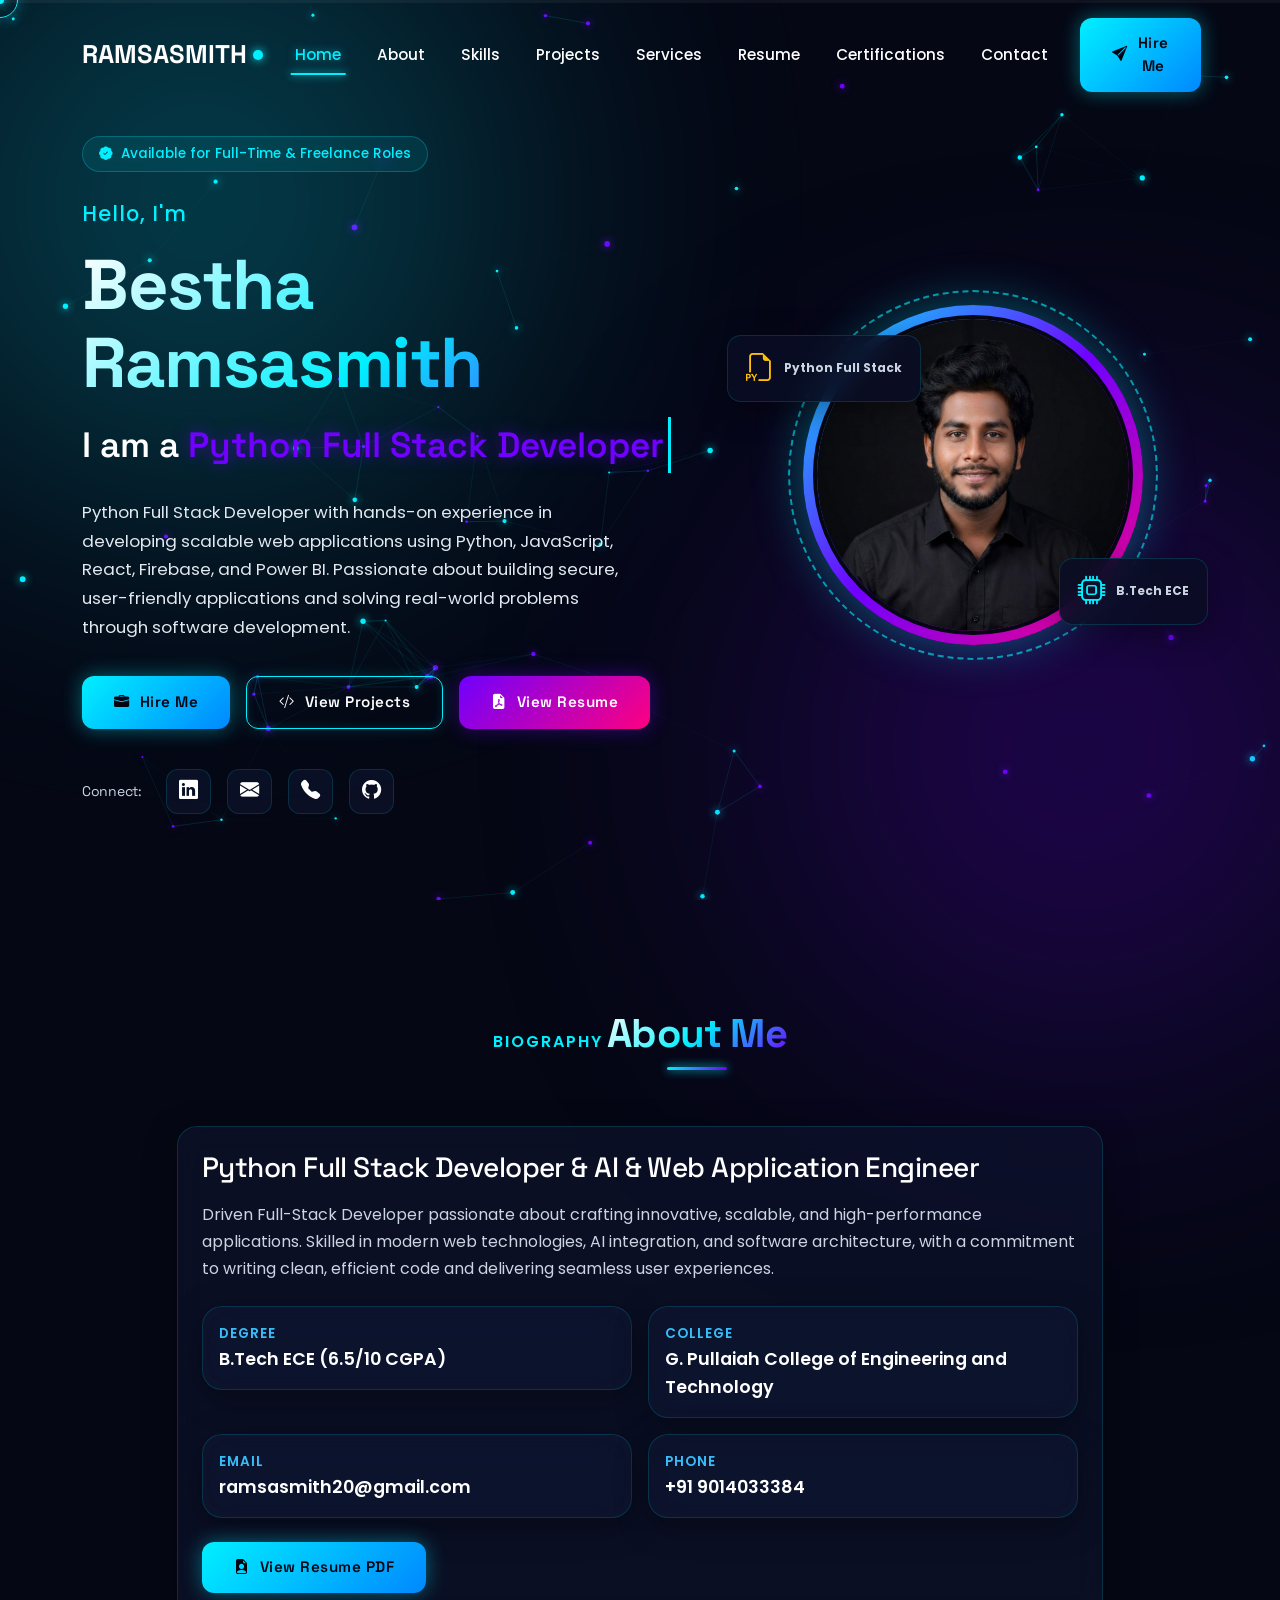
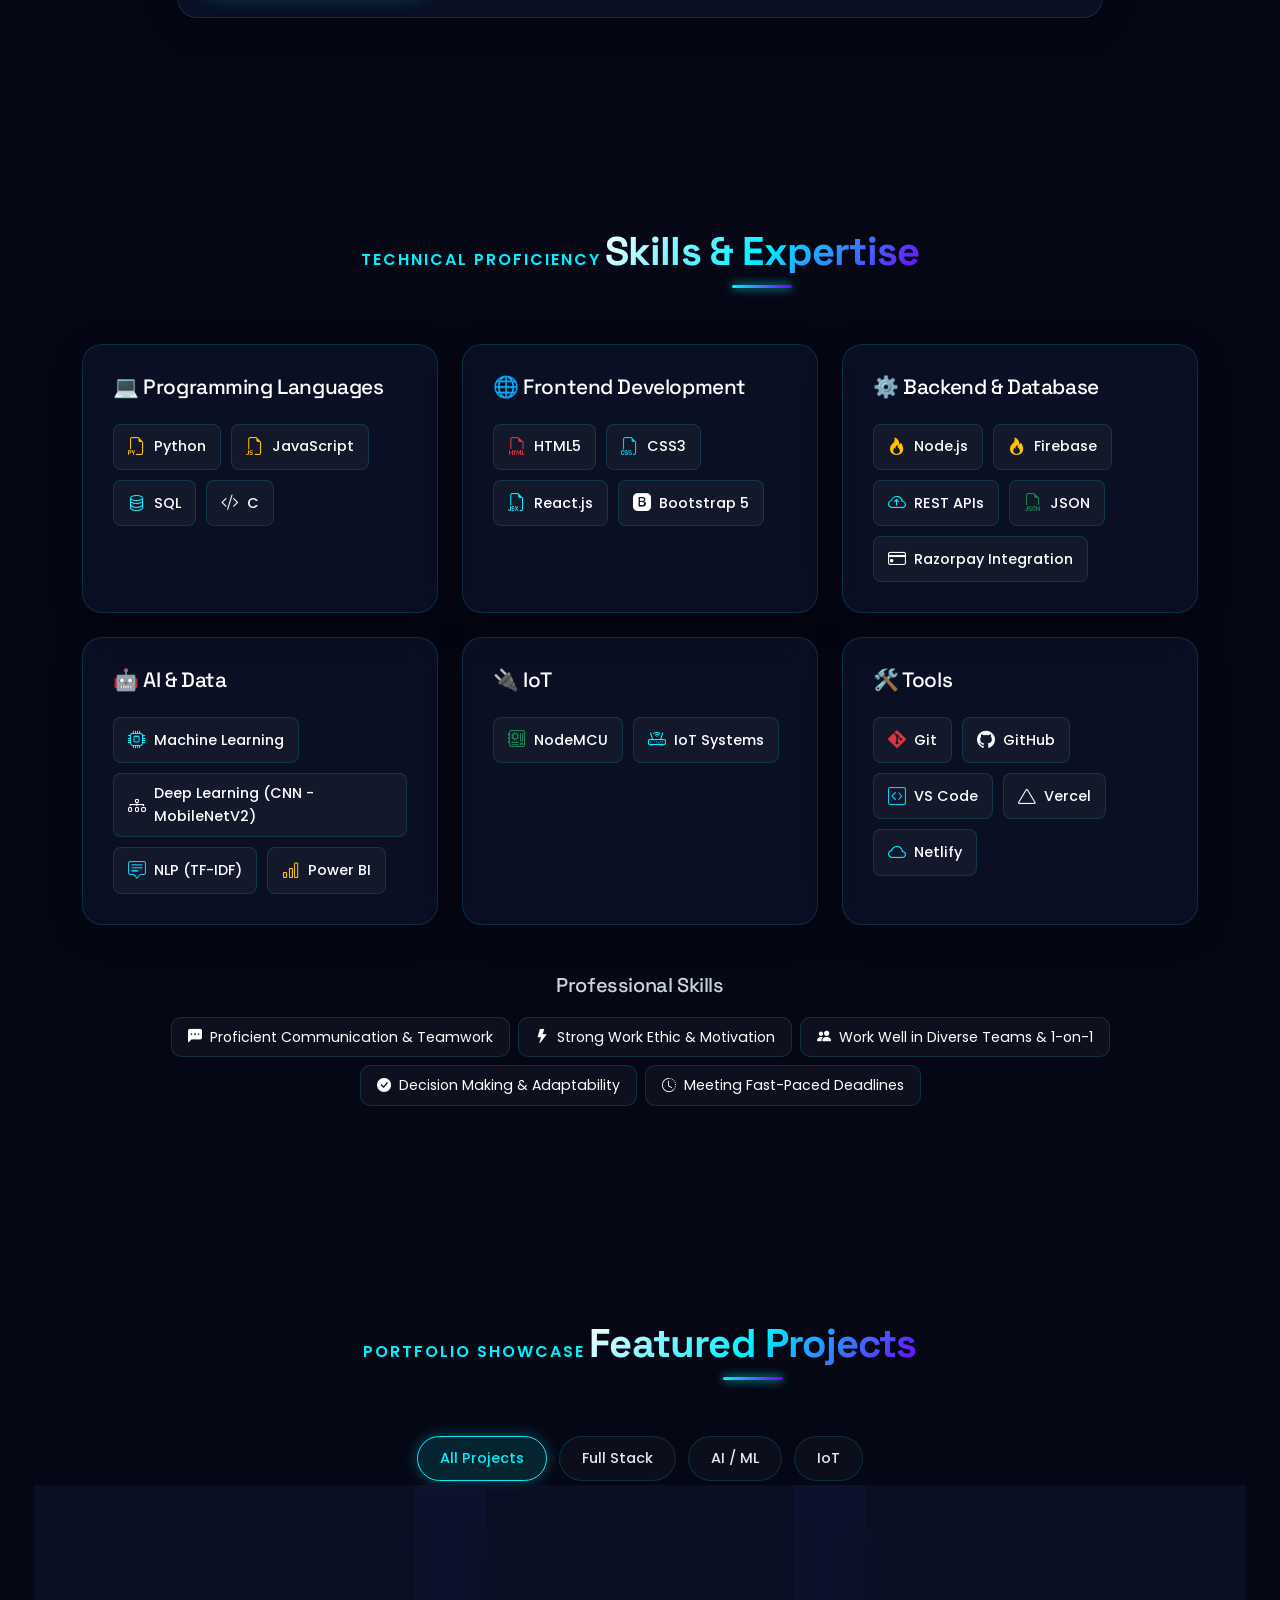
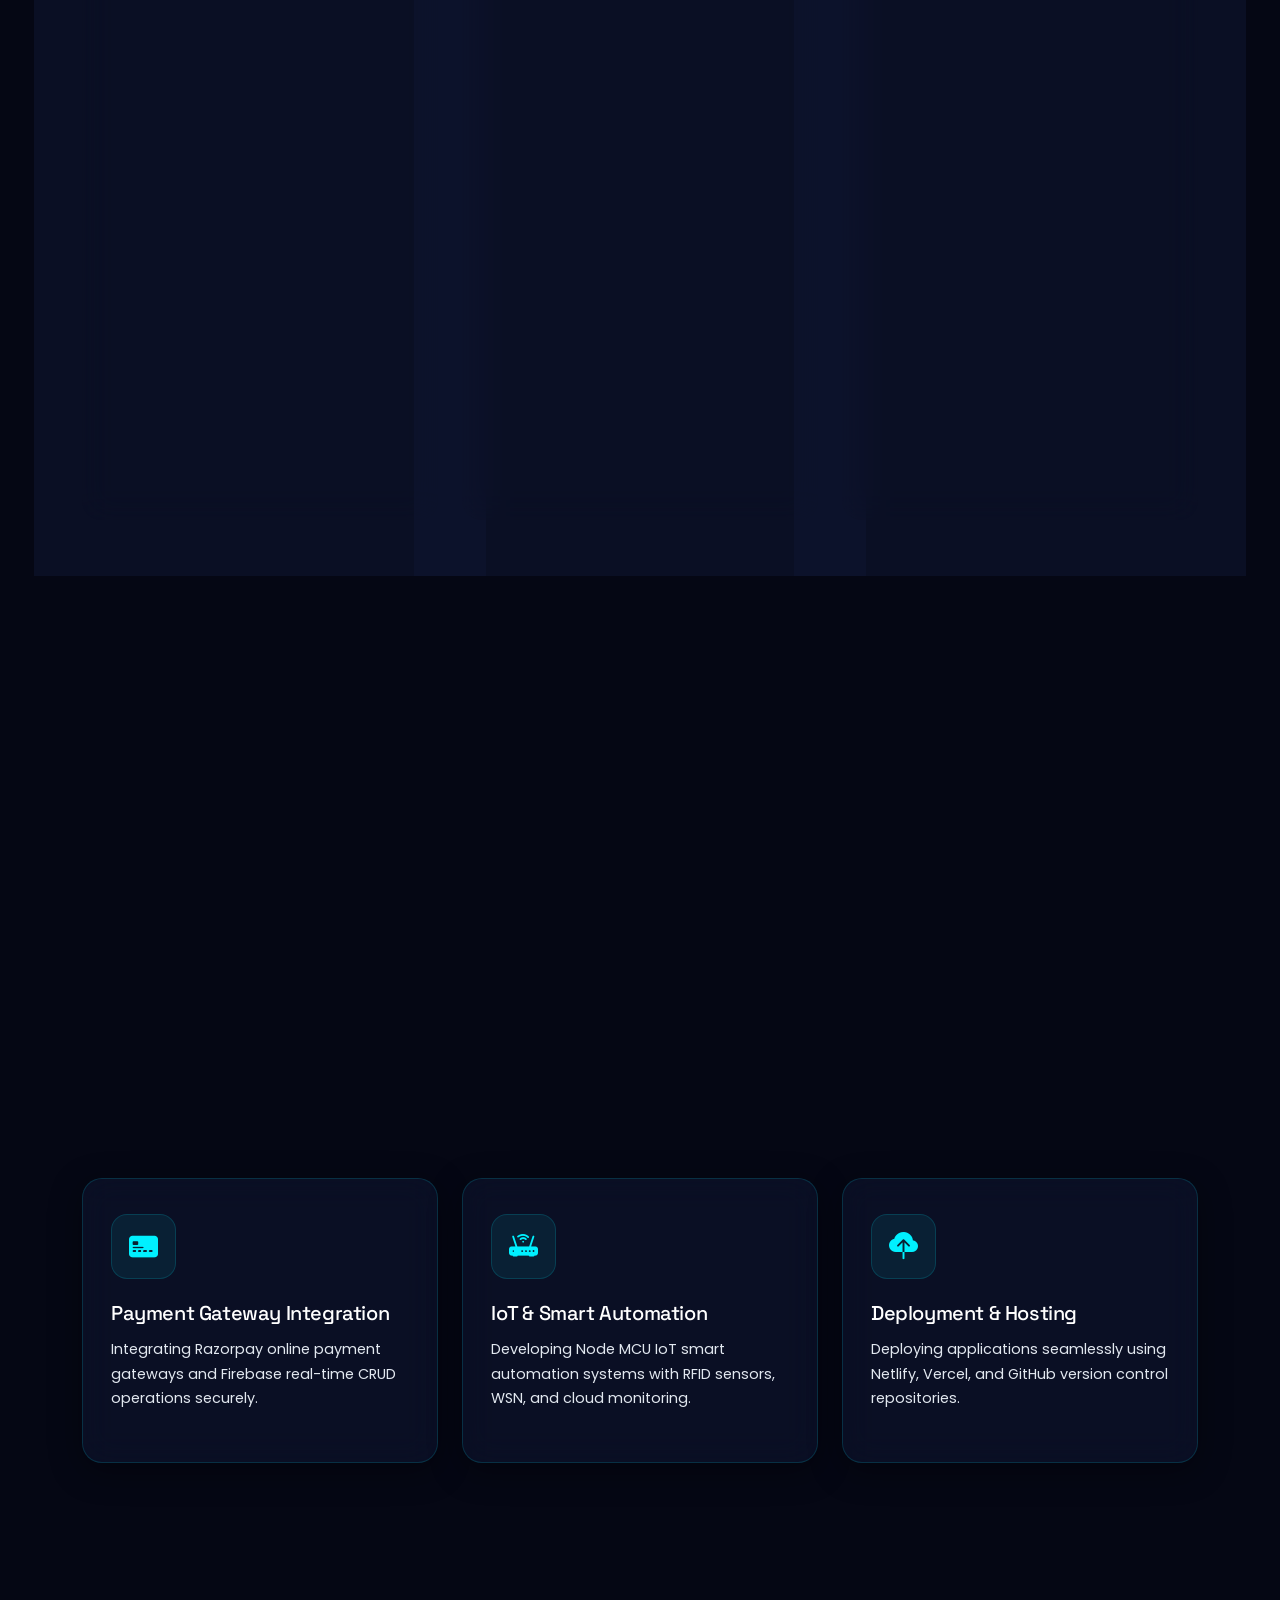
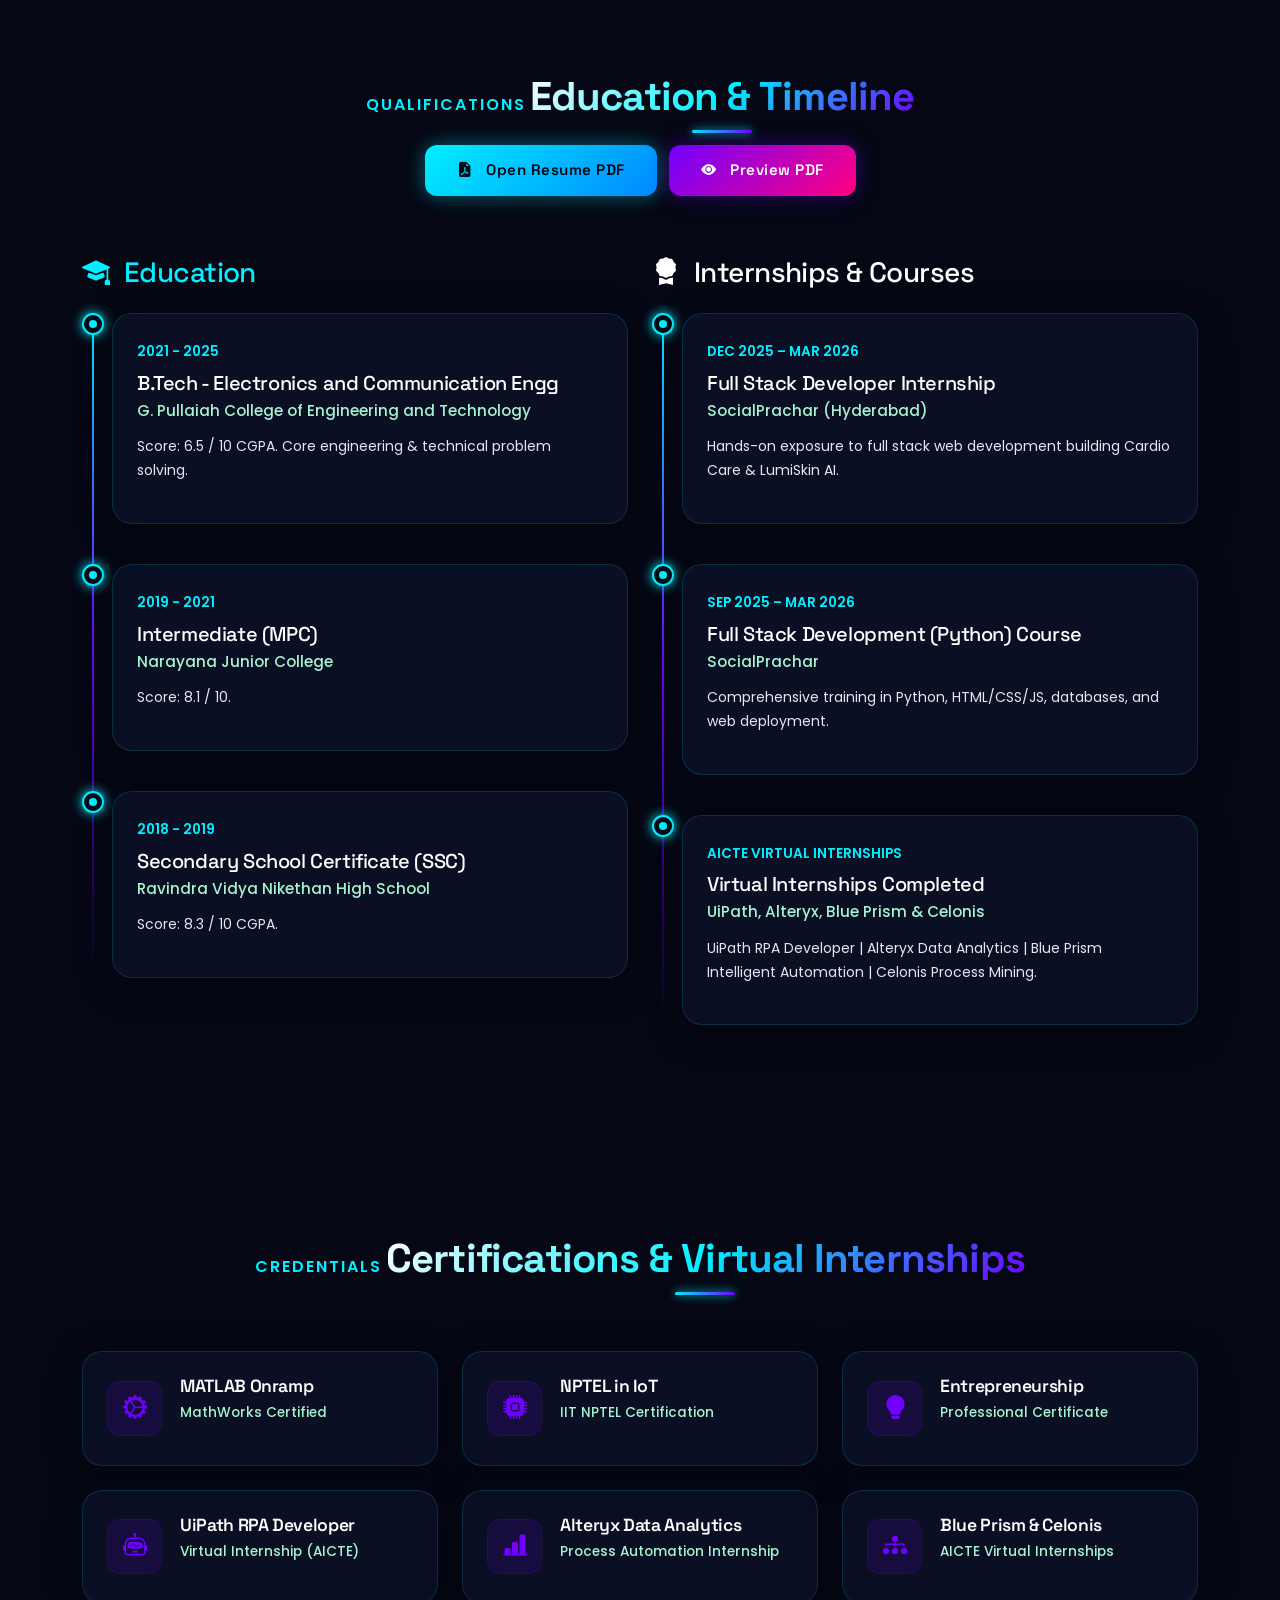
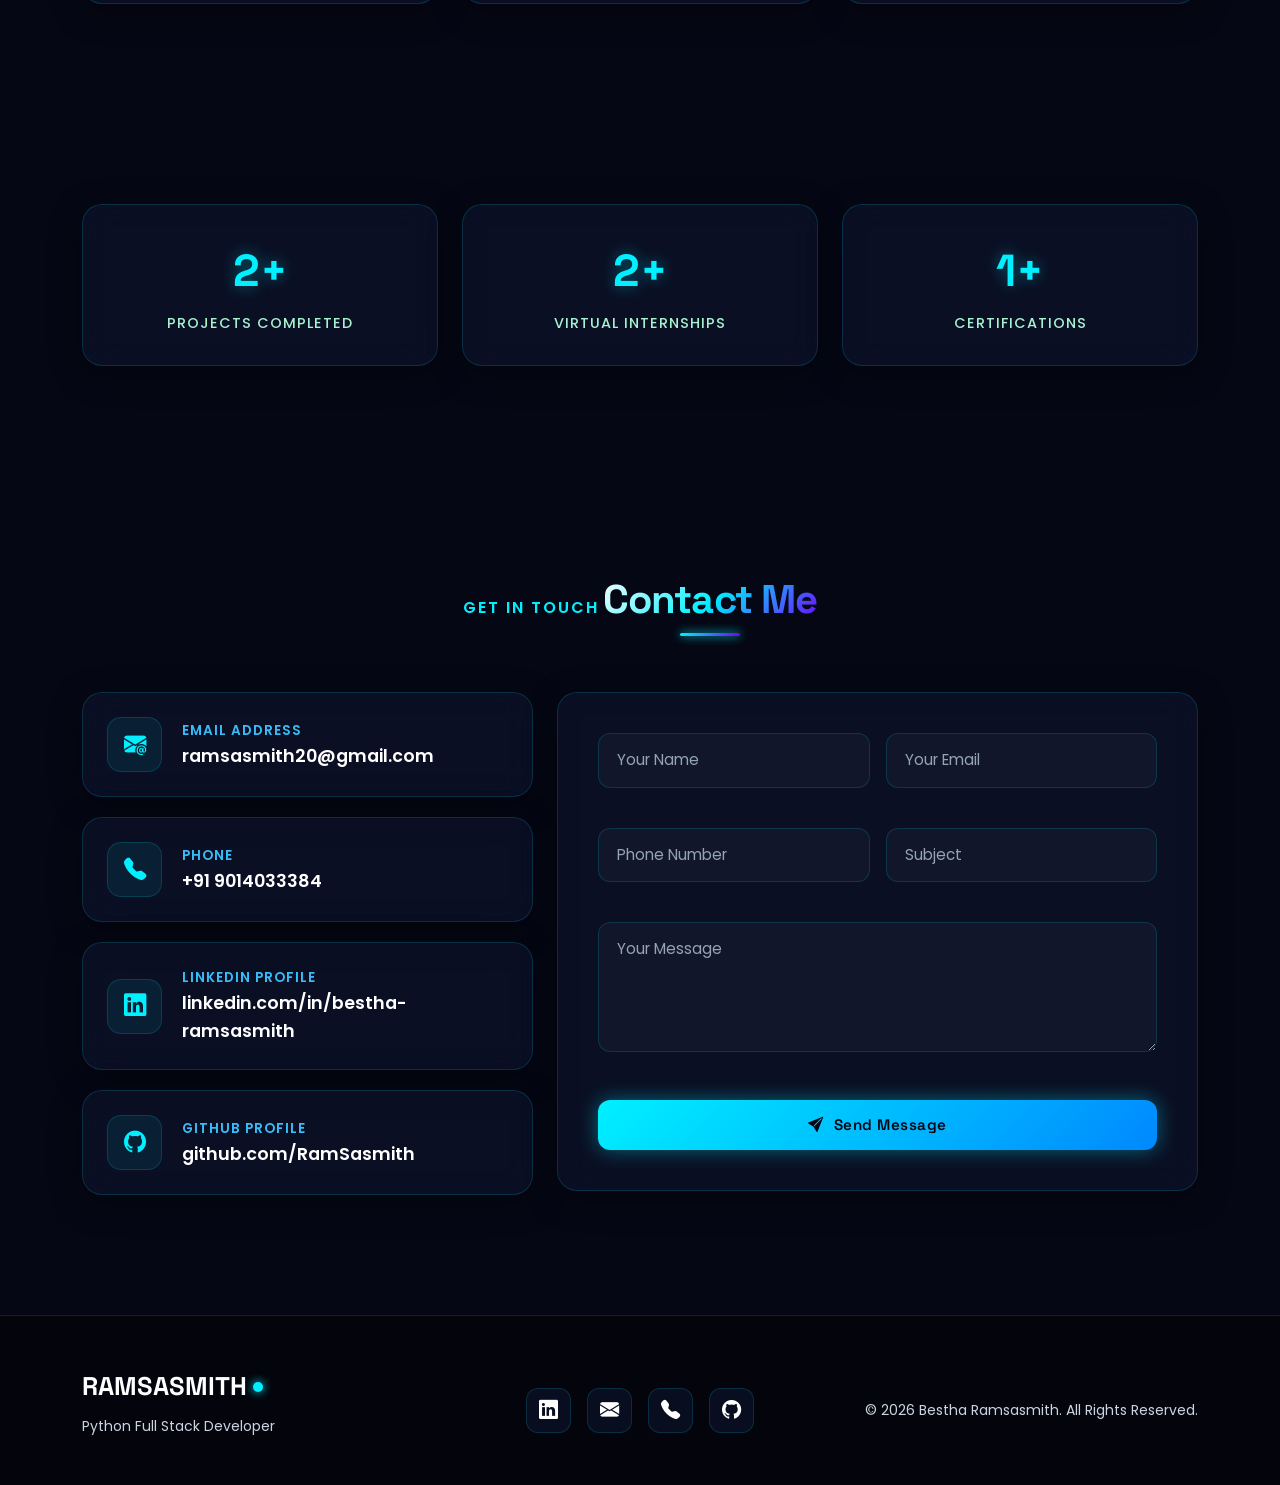
==== commit 3ba48d7f: "updated portfolio" ====
--- a/index.html
+++ b/index.html
@@ -74,7 +74,6 @@
           <li class="nav-item"><a class="nav-link nav-link-cyber active" href="#home">Home</a></li>
           <li class="nav-item"><a class="nav-link nav-link-cyber" href="#about">About</a></li>
           <li class="nav-item"><a class="nav-link nav-link-cyber" href="#skills">Skills</a></li>
-          <li class="nav-item"><a class="nav-link nav-link-cyber" href="#experience">Experience</a></li>
           <li class="nav-item"><a class="nav-link nav-link-cyber" href="#projects">Projects</a></li>
           <li class="nav-item"><a class="nav-link nav-link-cyber" href="#services">Services</a></li>
           <li class="nav-item"><a class="nav-link nav-link-cyber" href="#resume">Resume</a></li>
@@ -144,7 +143,7 @@
           <div class="hero-avatar-container">
             <div class="avatar-wrapper">
               <div class="avatar-glow-ring"></div>
-              <img src="profile.png" alt="Bestha Ramsasmith Avatar">
+              <img src="ram image.png" alt="Bestha Ramsasmith Avatar">
             </div>
 
             <div class="hero-tech-badge badge-python">
@@ -176,14 +175,8 @@
         <h2 class="section-title gradient-text">About Me</h2>
       </div>
 
-      <div class="row gy-4 align-items-center">
-        <div class="col-lg-5 reveal-left">
-          <div class="about-img-box">
-            <img src="profile.png" alt="Bestha Ramsasmith Profile">
-          </div>
-        </div>
-
-        <div class="col-lg-7 reveal-right">
+      <div class="row justify-content-center">
+        <div class="col-lg-10 reveal">
           <div class="glass-card about-card-info">
             <h3 class="font-heading mb-3">Python Full Stack Developer & AI & Web Application Engineer</h3>
             <p class="text-muted mb-4">
@@ -218,14 +211,6 @@
                 </div>
               </div>
             </div>
-
-            <h4 class="font-heading mb-2 h5 text-cyan">Career Objective</h4>
-            <p class="text-muted small mb-4">
-              Python Full Stack Developer with hands-on experience in developing scalable web applications using Python,
-              JavaScript, React, Firebase, and Power BI. Passionate about building secure, user-friendly applications
-              and
-              solving real-world problems through software development.
-            </p>
 
             <div>
               <a href="resume.pdf" target="_blank" class="btn btn-cyber btn-cyber-primary">
@@ -355,67 +340,6 @@
     </div>
   </section>
 
-  <!-- ==========================================
-       4. EXPERIENCE SECTION
-       ========================================== -->
-  <section class="section-padding" id="experience">
-    <div class="container">
-      <div class="text-center section-header reveal">
-        <span class="section-subtitle">Career Path</span>
-        <h2 class="section-title gradient-text">Work Experience</h2>
-      </div>
-
-      <div class="row justify-content-center">
-        <div class="col-lg-10">
-          <div class="timeline">
-            <!-- Timeline Item 1 -->
-            <div class="timeline-item reveal">
-              <div class="timeline-dot"></div>
-              <div class="glass-card timeline-content">
-                <span class="timeline-date">DEC 2025 – MAR 2026</span>
-                <h3 class="timeline-title font-heading">Full Stack Developer Intern</h3>
-                <div class="timeline-company text-cyan"><i class="bi bi-building"></i> SocialPrachar (Hyderabad)</div>
-                <p class="text-muted small">
-                  Hands-on practical exposure in Full Stack Development. Engineered web applications including Cardio
-                  Care Hospital Management System and LumiSkin AI Skin Analysis Platform.
-                </p>
-              </div>
-            </div>
-
-            <!-- Timeline Item 2 -->
-            <div class="timeline-item reveal">
-              <div class="timeline-dot"></div>
-              <div class="glass-card timeline-content">
-                <span class="timeline-date">DEC 2025 – MAR 2026</span>
-                <h3 class="timeline-title font-heading">Cardio Care – Hospital Management & Analytics</h3>
-                <div class="timeline-company text-cyan"><i class="bi bi-hospital"></i> SocialPrachar Project</div>
-                <p class="text-muted small">
-                  Developed web-based hospital management system centralizing patient, doctor, visit, and billing data
-                  with role-based dashboards, Chart.js analytics, Firebase CRUD, and Razorpay online payments on
-                  Netlify.
-                </p>
-              </div>
-            </div>
-
-            <!-- Timeline Item 3 -->
-            <div class="timeline-item reveal">
-              <div class="timeline-dot"></div>
-              <div class="glass-card timeline-content">
-                <span class="timeline-date">DEC 2025 – MAR 2026</span>
-                <h3 class="timeline-title font-heading">LumiSkin – AI Skin Analysis Platform</h3>
-                <div class="timeline-company text-cyan"><i class="bi bi-cpu"></i> SocialPrachar Project</div>
-                <p class="text-muted small">
-                  Developed LumiSkin AI-powered platform detecting skin conditions and delivering personalized
-                  recommendations using CNN MobileNetV2, Logistic Regression, Naive Bayes, and NLP (TF-IDF) deployed on
-                  GitHub & Vercel.
-                </p>
-              </div>
-            </div>
-          </div>
-        </div>
-      </div>
-    </div>
-  </section>
 
   <!-- ==========================================
        5. PROJECTS SECTION
@@ -985,8 +909,7 @@
             <a href="resume.pdf" target="_blank" class="btn btn-cyber btn-cyber-purple btn-sm">
               <i class="bi bi-box-arrow-up-right me-1"></i> Open PDF
             </a>
-            <a href="resume.pdf" download="Bestha_Ramsasmith_Resume.pdf"
-              class="btn btn-cyber btn-cyber-primary btn-sm">
+            <a href="resume.pdf" download="Bestha_Ramsasmith_Resume.pdf" class="btn btn-cyber btn-cyber-primary btn-sm">
               <i class="bi bi-download me-1"></i> Download PDF
             </a>
             <button type="button" class="btn-close btn-close-white" data-bs-dismiss="modal" aria-label="Close"></button>
